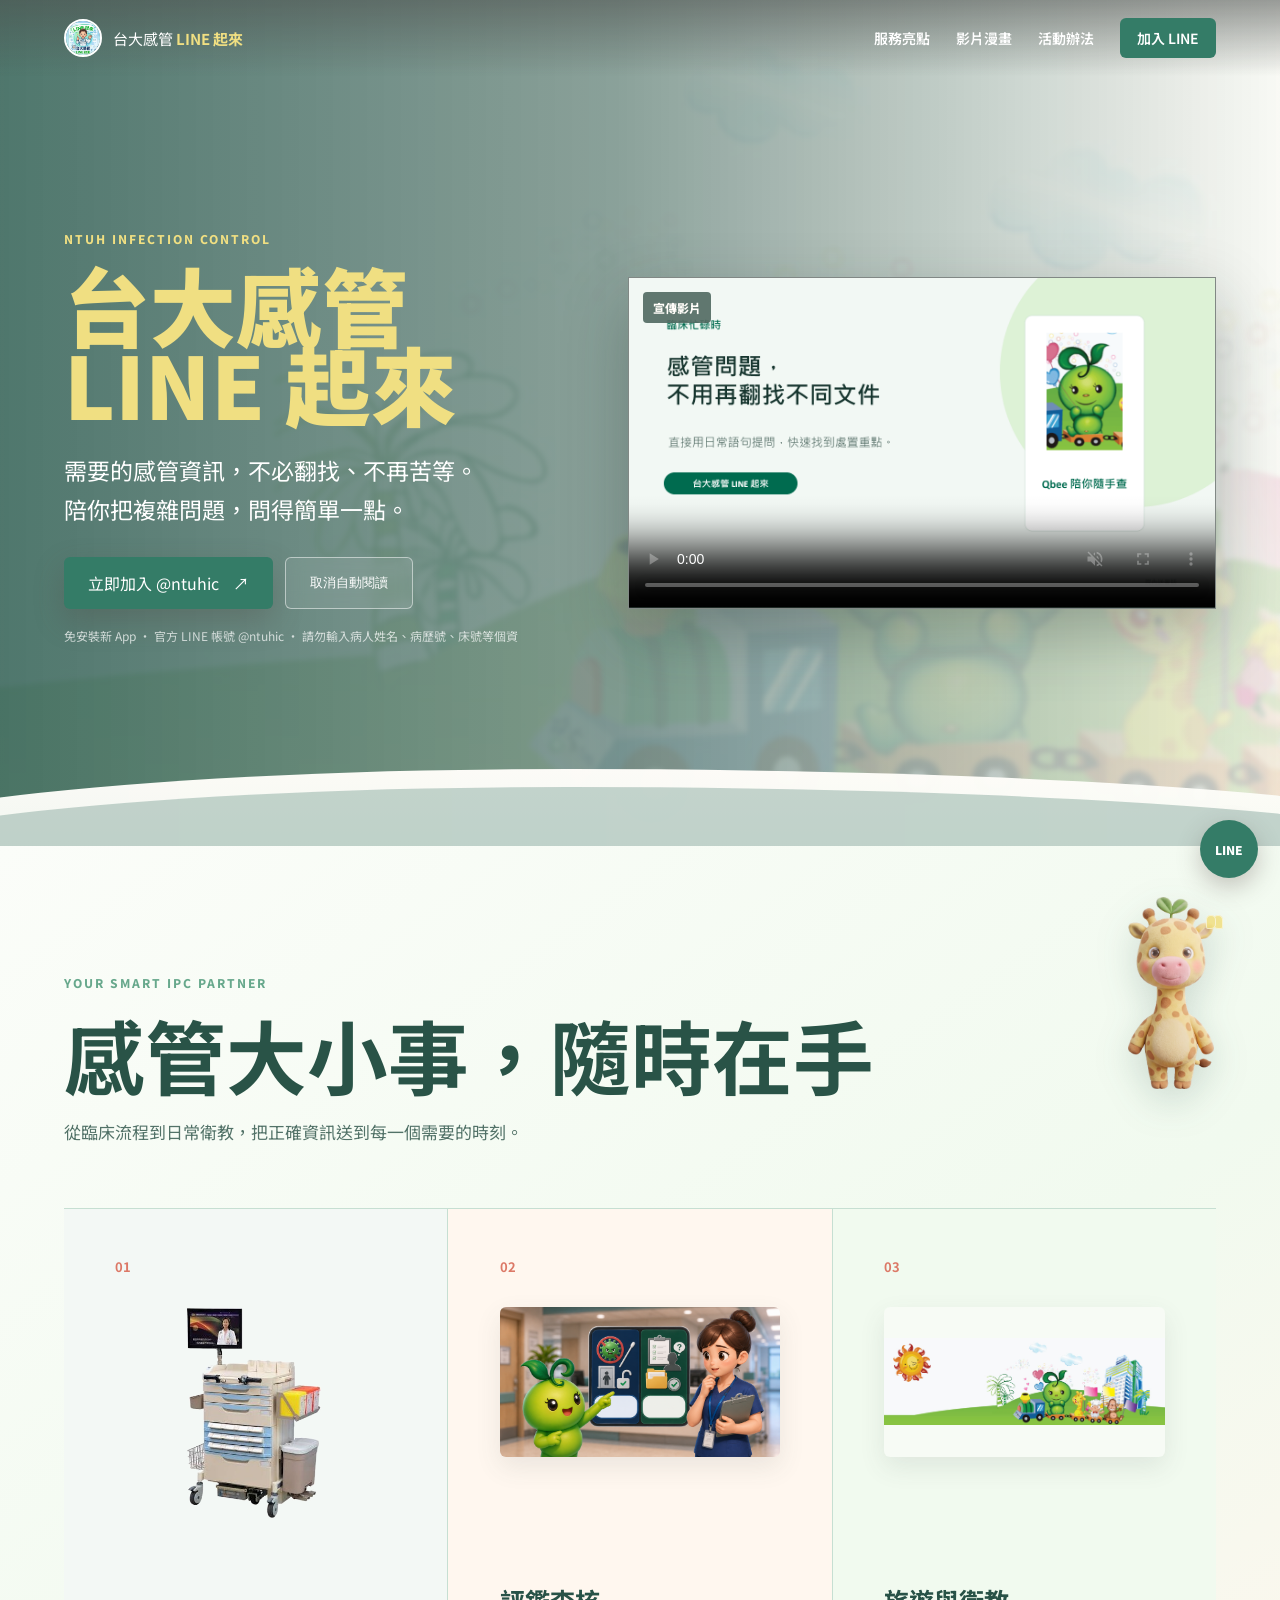
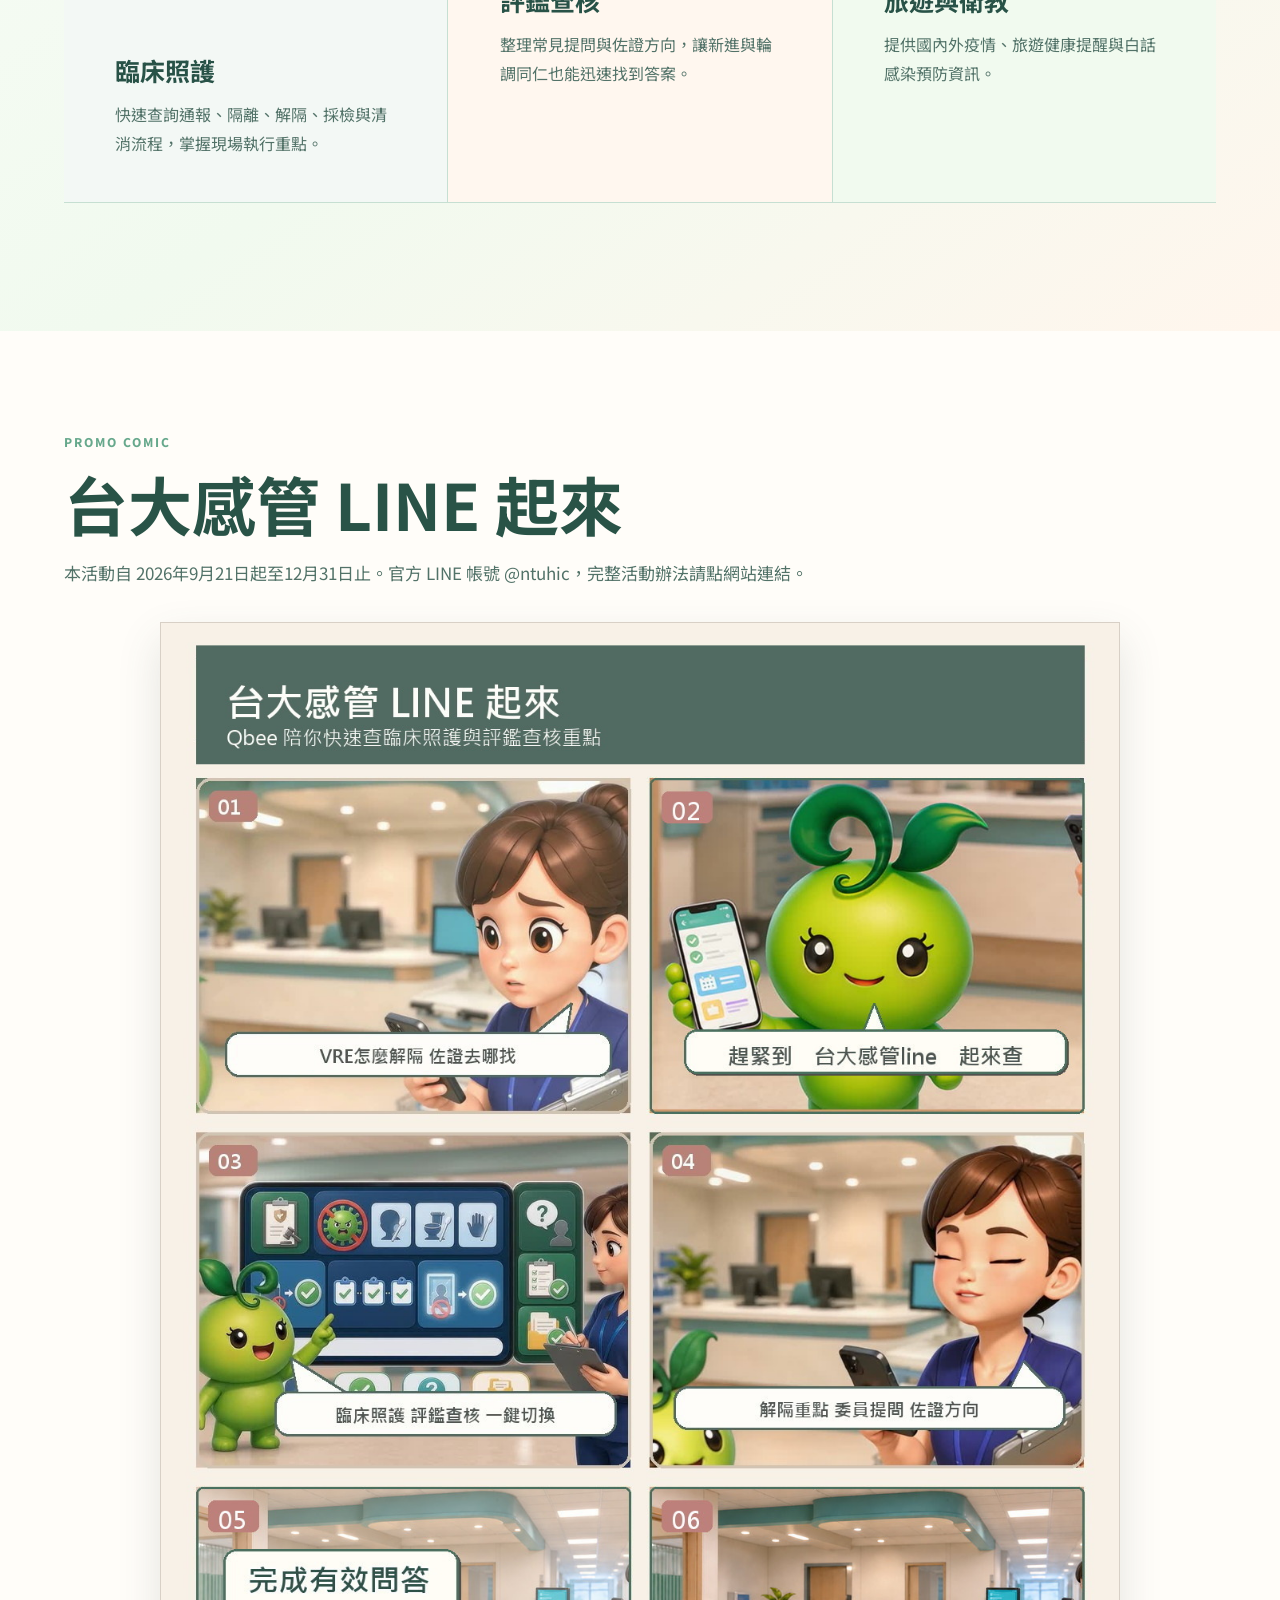
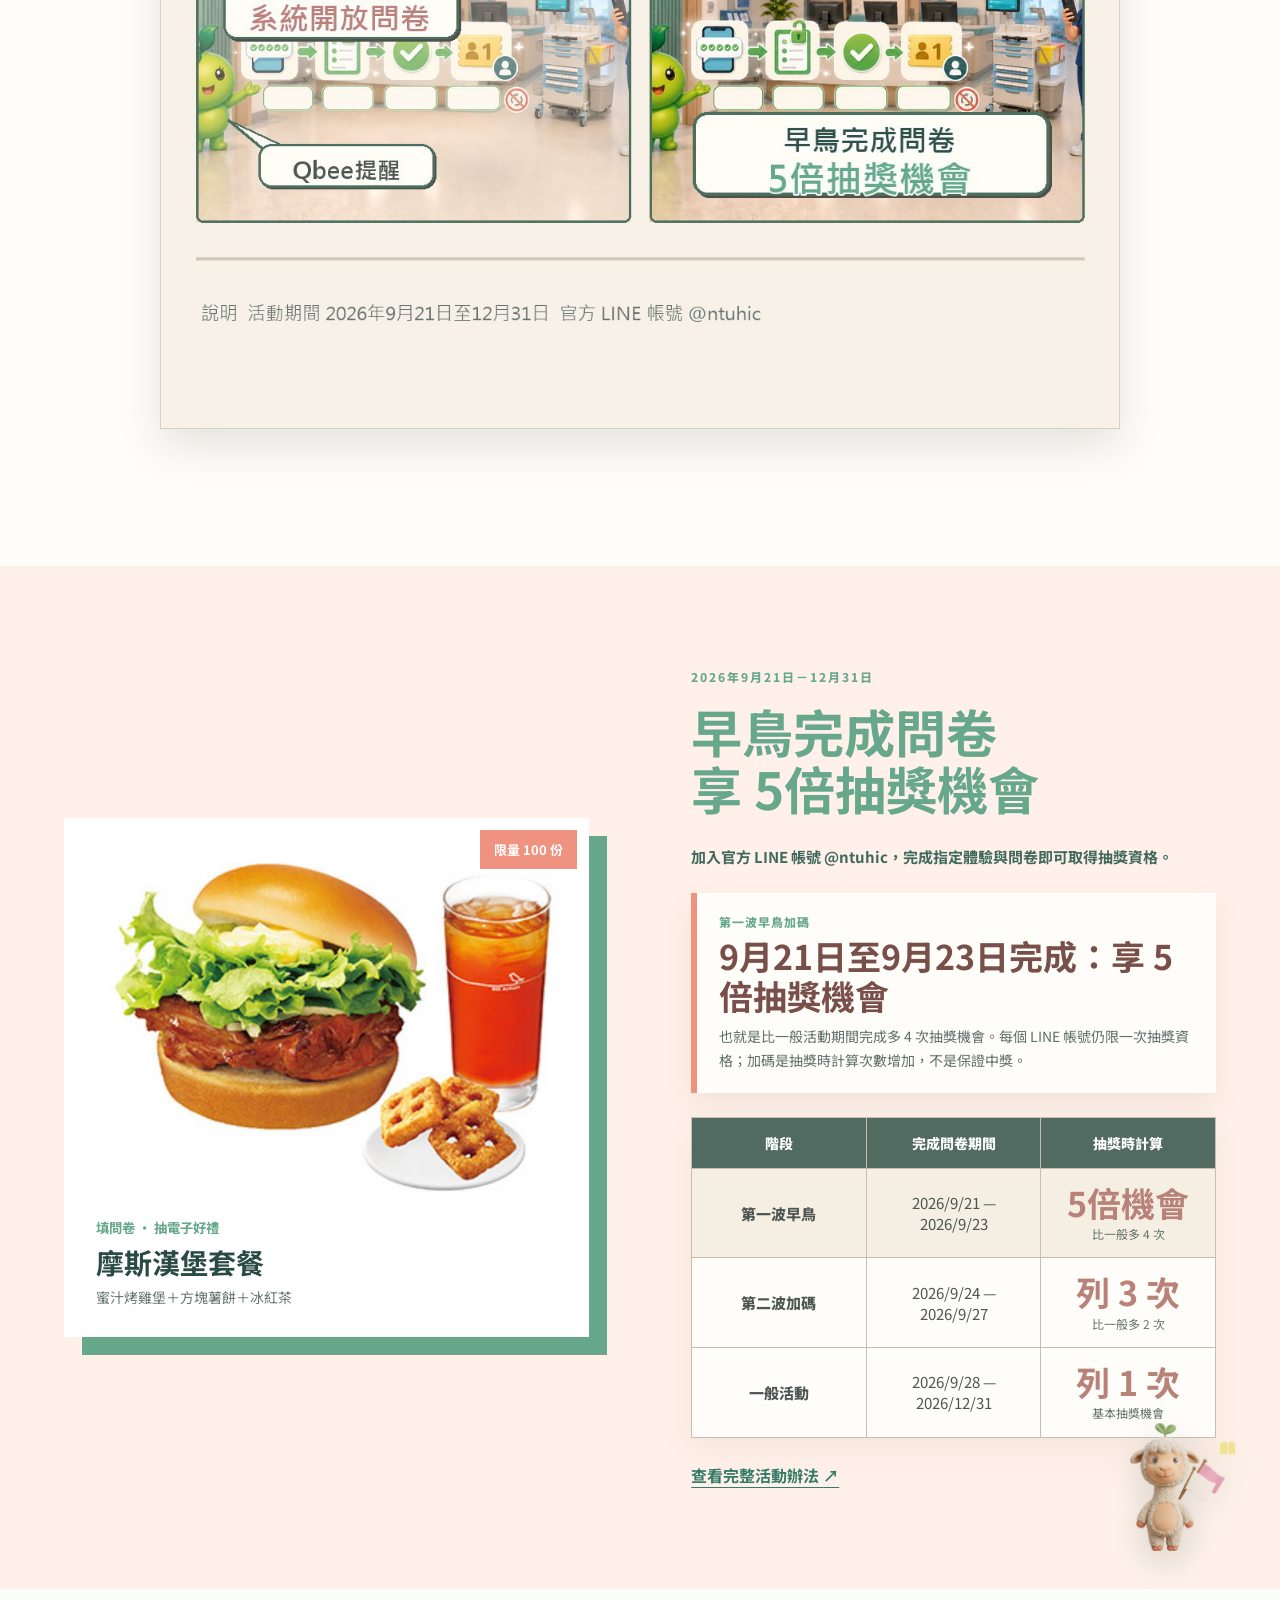
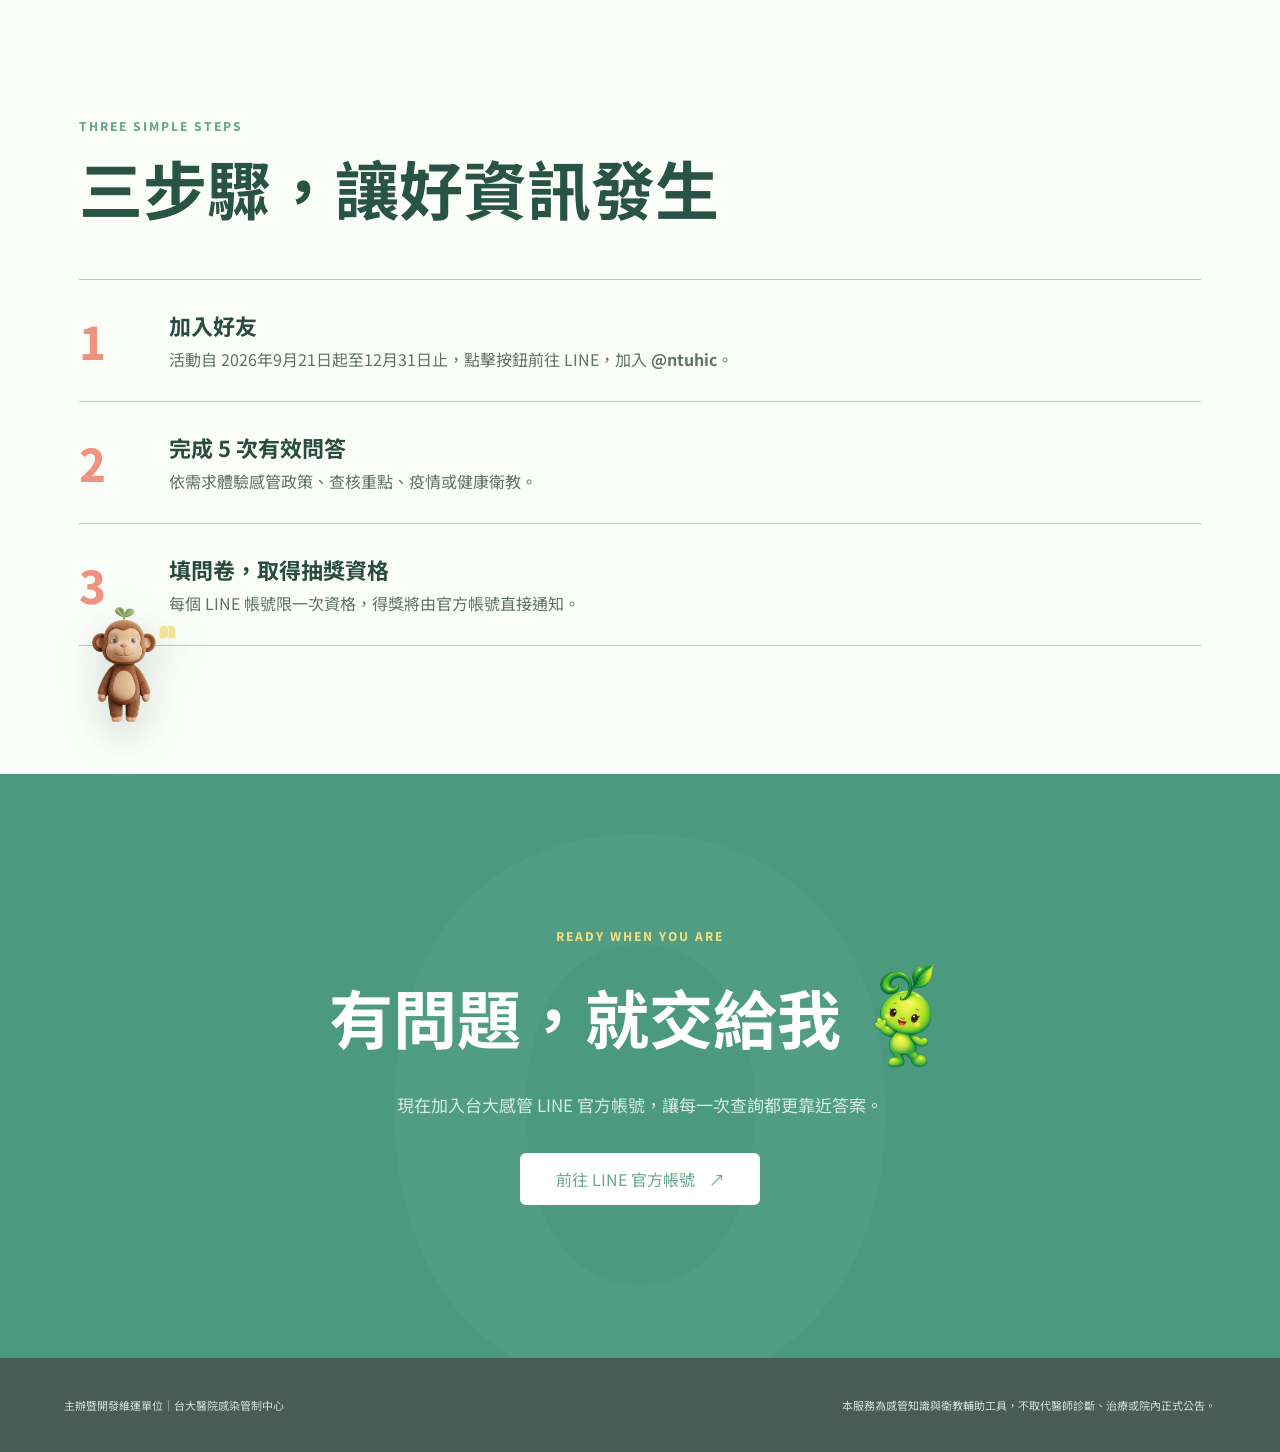
==== index.html @ e2fdc537 "Update campaign dates and official account" ====
<!doctype html>
<html lang="zh-Hant">
<head>
  <meta charset="utf-8">
  <meta name="viewport" content="width=device-width, initial-scale=1">
  <meta name="theme-color" content="#075f50">
  <meta name="description" content="加入台大感管 LINE 官方帳號 @ntuhic，體驗智慧感管服務。活動自 2026年9月21日起至12月31日止。">
  <title>台大感管 LINE 起來｜智慧感管服務</title>
  <link rel="preconnect" href="https://fonts.googleapis.com">
  <link rel="preconnect" href="https://fonts.gstatic.com" crossorigin>
  <link href="https://fonts.googleapis.com/css2?family=Noto+Sans+TC:wght@400;500;600;700;800;900&display=swap" rel="stylesheet">
  <link rel="stylesheet" href="site.css?v=14">
  <link rel="stylesheet" href="reading.css?v=2">
  <link rel="stylesheet" href="effects.css?v=5">
  <link rel="stylesheet" href="bright.css?v=4">
</head>
<body>
  <header class="nav" id="top">
    <a class="brand" href="#top" aria-label="回到頁首">
      <img src="assets/avatar.jpg" alt="台大感管官方帳號頭像">
      <span>台大感管 <strong>LINE 起來</strong></span>
    </a>
    <nav aria-label="主要導覽">
      <a href="#features">服務亮點</a><a href="#promo-video">影片漫畫</a><a href="#event">活動辦法</a>
      <a class="nav-cta" href="https://line.me/R/ti/p/@ntuhic" target="_blank" rel="noopener">加入 LINE</a>
    </nav>
  </header>

  <main>
    <section class="hero" aria-labelledby="hero-title">
      <img class="hero-bg" src="assets/children-hospital.jpg" alt="">
      <div class="hero-shade"></div>
      <div class="petal-field" id="petal-field" aria-hidden="true"></div>
      <div class="wave-field" aria-hidden="true"><i></i><i></i></div>
      <div class="intro-wave" id="intro-wave" aria-hidden="true"><i></i><i></i></div>
      <div class="hero-content">
        <div class="hero-copy">
          <p class="eyebrow">NTUH INFECTION CONTROL</p>
          <h1 id="hero-title"><span class="hero-title-main">台大感管</span><span class="hero-title-line">LINE 起來</span></h1>
          <p class="lead">需要的感管資訊，不必翻找、不再苦等。<br>陪你把複雜問題，問得簡單一點。</p>
          <div class="hero-actions">
            <a class="button line-button" href="https://line.me/R/ti/p/@ntuhic" target="_blank" rel="noopener">立即加入 @ntuhic <span aria-hidden="true">↗</span></a>
            <button class="button ghost-button" id="auto-scroll-start" type="button" aria-pressed="true">取消自動閱讀</button>
          </div>
          <p class="privacy-note">免安裝新 App · 官方 LINE 帳號 @ntuhic · 請勿輸入病人姓名、病歷號、床號等個資</p>
        </div>
        <div class="hero-showcase" id="promo-video" aria-label="台大感管 LINE 起來影片">
          <video class="hero-video" autoplay muted playsinline controls preload="auto" poster="assets/video-poster.png">
            <source src="assets/台大感管line起來_web.mp4" type="video/mp4">
          </video>
        </div>
      </div>
      <a class="scroll-cue" href="#features"><span>往下探索</span><i aria-hidden="true"></i></a>
    </section>

    <section class="feature-band" id="features">
      <div class="web-pet section-pet feature-pet" aria-hidden="true">
        <span class="butterfly"></span>
        <img src="assets/giraffe-pet.png" alt="">
      </div>
      <div class="section-heading reveal">
        <p class="eyebrow dark">YOUR SMART IPC PARTNER</p>
        <h2 class="mascot-heading"><span>感管大小事，隨時在手</span></h2>
        <p>從臨床流程到日常衛教，把正確資訊送到每一個需要的時刻。</p>
      </div>
      <div class="feature-grid">
        <article class="feature reveal"><b>01</b><img class="feature-media feature-cutout" src="assets/nursing-cart-cutout.png" alt="護理工作車"><h3>臨床照護</h3><p>快速查詢通報、隔離、解隔、採檢與清消流程，掌握現場執行重點。</p></article>
        <article class="feature reveal"><b>02</b><img class="feature-media" src="assets/system-demo.png" alt="臨床照護與評鑑查核示意"><h3>評鑑查核</h3><p>整理常見提問與佐證方向，讓新進與輪調同仁也能迅速找到答案。</p></article>
        <article class="feature reveal"><b>03</b><img class="feature-media feature-panorama" src="assets/children-hospital.jpg" alt="兒童醫院素材"><h3>旅遊與衛教</h3><p>提供國內外疫情、旅遊健康提醒與白話感染預防資訊。</p></article>
      </div>
    </section>

    <section class="promo-video" id="promo-comic">
      <div class="promo-video-inner reveal">
        <div class="section-heading">
          <p class="eyebrow dark">PROMO COMIC</p>
          <h2>台大感管 LINE 起來</h2>
          <p>本活動自 2026年9月21日起至12月31日止。官方 LINE 帳號 @ntuhic，完整活動辦法請點網站連結。</p>
        </div>
        <figure class="promo-comic">
          <img src="assets/qbee_promo_comic_20260903e.jpg" alt="台大感管 LINE 起來漫畫宣導圖">
        </figure>
      </div>
    </section>

    <section class="event" id="event">
      <div class="web-pet section-pet event-pet" aria-hidden="true">
        <span class="butterfly"></span>
        <img src="assets/sheep-pet.png" alt="">
      </div>
      <div class="event-inner">
        <div class="prize-visual reveal">
          <span class="prize-tag">限量 100 份</span>
          <img src="assets/mos-meal.jpg" alt="摩斯漢堡蜜汁烤雞堡套餐">
          <div class="prize-caption"><small>填問卷 · 抽電子好禮</small><strong>摩斯漢堡套餐</strong><span>蜜汁烤雞堡＋方塊薯餅＋冰紅茶</span></div>
        </div>
        <div class="event-copy reveal">
          <p class="eyebrow dark">2026年9月21日－12月31日</p>
          <h2 class="event-title"><span>早鳥完成問卷</span><span>享 5倍抽獎機會</span></h2>
          <p class="odds-intro">加入官方 LINE 帳號 @ntuhic，完成指定體驗與問卷即可取得抽獎資格。</p>
          <div class="early-bird-callout" aria-label="早鳥加碼說明">
            <small>第一波早鳥加碼</small>
            <strong>9月21日至9月23日完成：享 5倍抽獎機會</strong>
            <span>也就是比一般活動期間完成多 4 次抽獎機會。每個 LINE 帳號仍限一次抽獎資格；加碼是抽獎時計算次數增加，不是保證中獎。</span>
          </div>
          <div class="schedule-table" aria-label="問卷完成時程與抽獎機會">
            <table>
              <thead>
                <tr>
                  <th scope="col">階段</th>
                  <th scope="col">完成問卷期間</th>
                  <th scope="col">抽獎時計算</th>
                </tr>
              </thead>
              <tbody>
                <tr class="schedule-highlight">
                  <th scope="row">第一波早鳥</th>
                  <td>2026/9/21 — 2026/9/23</td>
                  <td><strong>5倍機會</strong><span>比一般多 4 次</span></td>
                </tr>
                <tr>
                  <th scope="row">第二波加碼</th>
                  <td>2026/9/24 — 2026/9/27</td>
                  <td><strong>列 3 次</strong><span>比一般多 2 次</span></td>
                </tr>
                <tr>
                  <th scope="row">一般活動</th>
                  <td>2026/9/28 — 2026/12/31</td>
                  <td><strong>列 1 次</strong><span>基本抽獎機會</span></td>
                </tr>
              </tbody>
            </table>
          </div>
          <a class="text-link" href="assets/event-rules.pdf" target="_blank">查看完整活動辦法 <span aria-hidden="true">↗</span></a>
        </div>
      </div>
    </section>

    <section class="steps">
      <div class="web-pet section-pet steps-pet" aria-hidden="true">
        <span class="butterfly"></span>
        <img src="assets/monkey-pet.png" alt="">
      </div>
      <div class="section-heading reveal"><p class="eyebrow dark">THREE SIMPLE STEPS</p><h2>三步驟，讓好資訊發生</h2></div>
      <ol>
        <li class="reveal"><span>1</span><div><h3>加入好友</h3><p>活動自 2026年9月21日起至12月31日止，點擊按鈕前往 LINE，加入 <strong>@ntuhic</strong>。</p></div></li>
        <li class="reveal"><span>2</span><div><h3>完成 5 次有效問答</h3><p>依需求體驗感管政策、查核重點、疫情或健康衛教。</p></div></li>
        <li class="reveal"><span>3</span><div><h3>填問卷，取得抽獎資格</h3><p>每個 LINE 帳號限一次資格，得獎將由官方帳號直接通知。</p></div></li>
      </ol>
    </section>

    <section class="final-cta">
      <div class="cta-orbit" aria-hidden="true">Q</div>
      <div class="reveal"><p class="eyebrow">READY WHEN YOU ARE</p><h2 class="final-mascot-title">有問題，就交給我 <img class="inline-mascot" src="assets/qbee-character.png" alt="可愛的感管小幫手"></h2><p>現在加入台大感管 LINE 官方帳號，讓每一次查詢都更靠近答案。</p>
        <a class="button light-button" href="https://line.me/R/ti/p/@ntuhic" target="_blank" rel="noopener">前往 LINE 官方帳號 <span aria-hidden="true">↗</span></a>
      </div>
    </section>
  </main>
  <footer><p>主辦暨開發維運單位｜台大醫院感染管制中心</p><p>本服務為感管知識與衛教輔助工具，不取代醫師診斷、治療或院內正式公告。</p></footer>
  <a class="floating-line" href="https://line.me/R/ti/p/@ntuhic" target="_blank" rel="noopener" aria-label="加入 LINE 官方帳號">LINE</a>
  <button class="reading-control" id="reading-control" type="button" aria-pressed="false" hidden>
    <span class="reading-icon" aria-hidden="true">Ⅱ</span><span class="reading-label">暫停閱讀</span>
  </button>
  <div class="page-turn" id="page-turn" aria-hidden="true"></div>
  <script src="site.js?v=16"></script>
</body>
</html>
---- site.css ----
:root{--green:#788f84;--green-deep:#526b62;--lime:#ddd2b5;--coral:#b98278;--ink:#4d5652;--paper:#f4f0ea;--white:#fffdf9}*{box-sizing:border-box}html{scroll-behavior:smooth}body{margin:0;font-family:"Noto Sans TC",sans-serif;color:var(--ink);background:var(--paper);letter-spacing:0}.nav{position:fixed;inset:0 0 auto;z-index:20;height:76px;display:flex;align-items:center;justify-content:space-between;padding:0 clamp(20px,5vw,72px);color:#fff;transition:.3s;background:linear-gradient(#4d514e8f,transparent)}.nav.scrolled{height:64px;background:#fffdf9ed;color:var(--ink);box-shadow:0 6px 24px #594f4920;backdrop-filter:blur(12px)}.brand{display:flex;align-items:center;gap:11px;color:inherit;text-decoration:none;font-size:15px}.brand img{width:38px;height:38px;object-fit:cover;border-radius:50%;border:2px solid #fff}.brand strong{color:var(--lime)}.nav.scrolled .brand strong{color:var(--green)}nav{display:flex;align-items:center;gap:26px}nav a{color:inherit;text-decoration:none;font-size:14px;font-weight:600}.nav-cta{padding:10px 17px;background:var(--green-deep);color:#fff!important;border-radius:6px}.hero{min-height:94svh;position:relative;display:flex;align-items:center;overflow:hidden;color:#fff}.hero-video{filter:saturate(.55) sepia(.08) contrast(.9)}.hero-video,.hero-shade{position:absolute;inset:0;width:100%;height:100%;object-fit:cover}.hero-shade{background:linear-gradient(90deg,#4b5d57d9 0%,#6e7d7588 52%,#665d5438),linear-gradient(0deg,#554f49a6,transparent 48%)}.hero-content{position:relative;z-index:2;width:min(1180px,90vw);margin:auto;padding:110px 0 70px}.eyebrow{margin:0 0 18px;font-size:12px;font-weight:800;letter-spacing:2px;color:var(--lime)}.eyebrow.dark{color:var(--green)}h1{font-size:clamp(58px,9vw,128px);line-height:.92;letter-spacing:0;margin:0;font-weight:900}h1 span{color:var(--lime)}.lead{font-size:clamp(17px,2vw,23px);line-height:1.7;margin:28px 0}.hero-actions{display:flex;gap:12px;flex-wrap:wrap}.button{display:inline-flex;align-items:center;justify-content:center;gap:14px;min-height:52px;padding:0 24px;border:0;border-radius:6px;font:700 15px inherit;text-decoration:none;cursor:pointer}.line-button{background:var(--green-deep);color:#fff;box-shadow:0 12px 30px #504a4450}.ghost-button{background:#ffffff16;border:1px solid #ffffff80;color:#fff;backdrop-filter:blur(8px)}.privacy-note{font-size:12px;color:#ffffffb5;margin-top:18px}.scroll-cue{position:absolute;z-index:3;bottom:25px;right:5vw;color:#fff;text-decoration:none;font-size:11px;display:flex;gap:12px;align-items:center}.scroll-cue i{width:44px;height:1px;background:#fff;position:relative}.scroll-cue i:after{content:"";position:absolute;right:0;top:-3px;width:7px;height:7px;border-right:1px solid;border-bottom:1px solid;transform:rotate(45deg)}.feature-band,.steps{padding:clamp(80px,10vw,150px) max(5vw,20px)}.section-heading{max-width:720px}.section-heading h2,.event-copy h2,.final-cta h2{font-size:clamp(36px,5vw,70px);line-height:1.12;margin:0 0 18px;letter-spacing:0}.section-heading>p:last-child{color:#5f6f6a;font-size:17px;line-height:1.8}.feature-grid{display:grid;grid-template-columns:repeat(3,1fr);gap:1px;background:#cfc8bf;margin-top:60px;border-top:1px solid #cfc8bf;border-bottom:1px solid #cfc8bf}.feature{background:var(--paper);padding:44px clamp(24px,4vw,55px);min-height:280px}.feature b{color:var(--coral);font-size:13px}.feature h3{font-size:25px;margin:55px 0 12px}.feature p{color:#60706b;line-height:1.8;margin:0}.event{background:#e3dcd2;padding:clamp(70px,8vw,120px) max(5vw,20px)}.event-inner{max-width:1180px;margin:auto;display:grid;grid-template-columns:1fr 1fr;align-items:center;gap:clamp(50px,8vw,110px)}.prize-visual{position:relative;background:#fff;padding:26px;box-shadow:18px 18px 0 var(--green)}.prize-visual img{width:100%;aspect-ratio:4/3;object-fit:cover;display:block}.prize-tag{position:absolute;top:12px;right:12px;background:var(--coral);color:#fff;padding:10px 14px;font-weight:700;font-size:13px}.prize-caption{padding:20px 6px 4px;display:flex;flex-direction:column}.prize-caption small{color:var(--green);font-weight:700}.prize-caption strong{font-size:28px;margin:5px 0}.prize-caption span{color:#66736f;font-size:14px}.event-copy h2 span{color:var(--green)}.odds{display:grid;grid-template-columns:repeat(3,1fr);border-block:1px solid #bfb3aa;margin:35px 0 25px}.odds div{padding:20px 12px;border-right:1px solid #bfb3aa}.odds div:last-child{border:0}.odds strong{display:block;font-size:35px;color:var(--coral)}.odds span{font-size:12px;line-height:1.5}.text-link{color:var(--green-deep);font-weight:700;text-underline-offset:5px}.steps{max-width:1250px;margin:auto}.steps ol{list-style:none;margin:55px 0 0;padding:0;border-top:1px solid #bbc6c2}.steps li{display:grid;grid-template-columns:90px 1fr;align-items:center;padding:28px 0;border-bottom:1px solid #bbc6c2}.steps li>span{font-size:45px;color:var(--coral);font-weight:800}.steps h3{margin:0 0 6px;font-size:22px}.steps li p{margin:0;color:#61716c}.final-cta{position:relative;overflow:hidden;text-align:center;background:var(--green);color:#fff;padding:clamp(90px,12vw,180px) 20px}.final-cta>div:not(.cta-orbit){position:relative;z-index:2}.final-cta p:not(.eyebrow){font-size:17px;margin:0 auto 32px;max-width:600px;line-height:1.8;color:#d6ebe5}.light-button{background:#fff;color:var(--green);min-width:240px}.cta-orbit{position:absolute;inset:50% auto auto 50%;transform:translate(-50%,-50%);font-size:min(65vw,720px);font-weight:900;line-height:1;color:#ffffff08}footer{display:flex;justify-content:space-between;gap:30px;padding:28px 5vw;background:#485b54;color:#d7dfdb;font-size:11px}.floating-line{position:fixed;right:22px;bottom:22px;z-index:10;width:58px;height:58px;border-radius:50%;display:flex;align-items:center;justify-content:center;background:var(--green-deep);color:#fff;text-decoration:none;font-weight:900;font-size:12px;box-shadow:0 9px 25px #554c4550}.reveal{opacity:0;transform:translateY(28px);transition:opacity .7s,transform .7s}.reveal.visible{opacity:1;transform:none}
@media(max-width:760px){.nav{height:64px}.brand span{font-size:13px}nav>a:not(.nav-cta){display:none}.nav-cta{padding:9px 13px}.hero{min-height:91svh}.hero-content{padding-top:92px}.hero-shade{background:linear-gradient(0deg,#4d5e58ed,#7b827a70)}.lead br{display:none}.ghost-button{display:none}.scroll-cue{display:none}.feature-grid,.event-inner{grid-template-columns:1fr}.feature-grid{gap:0}.feature{min-height:0;padding:32px 24px}.feature h3{margin:30px 0 8px}.event-inner{gap:60px}.prize-visual{box-shadow:10px 10px 0 var(--green);padding:16px}.odds strong{font-size:29px}.steps li{grid-template-columns:58px 1fr}.steps li p{font-size:14px;line-height:1.6}footer{flex-direction:column;gap:4px;padding-right:90px}.floating-line{right:16px;bottom:16px}}@media(prefers-reduced-motion:reduce){html{scroll-behavior:auto}.hero-video{display:none}.hero{background:url('assets/video-poster.png') center/cover}.reveal{opacity:1;transform:none;transition:none}}
.early-bird-callout{margin:26px 0 22px;padding:20px 22px;background:#fffdf9;border-left:6px solid var(--coral);box-shadow:0 12px 28px #66584d18}.early-bird-callout small{display:block;color:var(--green);font-size:12px;font-weight:800;letter-spacing:1px}.early-bird-callout>strong{display:block;margin:6px 0 8px;color:#794f49;font-size:clamp(24px,3vw,34px);line-height:1.2}.early-bird-callout>span{display:block;color:#5f6f6a;font-size:14px;line-height:1.7}.chance-compare{display:grid;grid-template-columns:1fr 1fr;gap:10px;margin:14px 0}.chance-compare span{display:flex;align-items:center;justify-content:space-between;gap:10px;padding:13px 14px;background:#f1e9dd;border:1px solid #ddcfc2}.chance-compare b{color:#526b62;font-size:14px}.chance-compare strong{color:#b98278;font-size:clamp(26px,4vw,42px);line-height:1}.early-bird-callout+.odds{margin-top:28px}
.schedule-table{margin:24px 0 25px;background:#fffdf9;box-shadow:0 12px 28px #66584d14;overflow:hidden}.schedule-table table{width:100%;border-collapse:collapse;table-layout:fixed}.schedule-table th,.schedule-table td{border:1px solid #c9bdb2;padding:15px 13px;text-align:center;vertical-align:middle}.schedule-table thead th{background:#526b62;color:#fff;font-size:14px;font-weight:800}.schedule-table tbody th{color:#4d5652;font-size:15px;font-weight:800}.schedule-table td{color:#4d5652;font-size:15px}.schedule-table td strong{display:block;color:#b98278;font-size:clamp(22px,3vw,34px);line-height:1.1}.schedule-table td span{display:block;margin-top:5px;color:#66736f;font-size:12px;line-height:1.35}.schedule-table .schedule-highlight th,.schedule-table .schedule-highlight td{background:#f5eee2}@media(max-width:760px){.schedule-table th,.schedule-table td{padding:12px 7px;font-size:13px}.schedule-table thead th{font-size:12px}.schedule-table tbody th{font-size:13px}.schedule-table td strong{font-size:21px}.schedule-table td span{font-size:11px}}

.promo-video{padding:clamp(70px,8vw,120px) max(5vw,20px);background:#fffdf9}.promo-video-inner{max-width:1180px;margin:auto}.promo-video .section-heading{margin-bottom:34px}.promo-video .section-heading p:last-child{max-width:760px}.promo-comic{margin:0 0 34px}.promo-comic img{display:block;width:min(100%,960px);height:auto;margin:auto;border:1px solid #d8d0c6;box-shadow:0 18px 40px #4d565226}.promo-media{background:#202724;padding:12px;box-shadow:0 18px 40px #4d565230}.promo-media video{display:block;width:100%;aspect-ratio:16/9;height:auto;background:#111;object-fit:contain}.promo-video-note{color:#66736f;font-size:13px;line-height:1.7;margin:14px 0 0}@media(max-width:760px){.promo-comic{margin-bottom:24px}.promo-comic img{width:100%;box-shadow:0 10px 24px #4d565224}.promo-media{padding:6px;box-shadow:0 10px 24px #4d565224}.promo-video{padding:58px 16px}.promo-video .section-heading{margin-bottom:24px}}

.hero-bg{position:absolute;inset:0;width:100%;height:100%;object-fit:cover;opacity:.34;filter:saturate(.82) contrast(.98)}.hero-content{display:grid;grid-template-columns:minmax(0,.92fr) minmax(420px,1.08fr);align-items:center;gap:clamp(32px,5vw,76px)}.hero-copy{min-width:0}.hero-showcase{position:relative;z-index:2;overflow:hidden;border:1px solid #ffffff70;background:#1f2a26;box-shadow:0 24px 60px #1d29254a}.hero-showcase:before{content:"宣傳影片";position:absolute;left:14px;top:14px;z-index:2;padding:7px 10px;border-radius:4px;background:#526b62e8;color:#fffdf9;font-size:12px;font-weight:800;letter-spacing:0}.hero-showcase .hero-video{position:static;display:block;width:100%;height:auto;aspect-ratio:16/9;object-fit:contain;filter:none}.hero-shade{background:linear-gradient(90deg,#526b62f0 0%,#526b62d8 38%,#526b6280 66%,#526b6238),linear-gradient(0deg,#4d56528a,transparent 48%)}.feature-media{display:block;width:100%;height:150px;margin:30px 0 28px;object-fit:cover;border-radius:6px;background:#fff;box-shadow:0 10px 26px #4d56521c}.feature:first-child .feature-media{object-fit:contain;padding:14px;background:#fffdf9}.feature h3{margin-top:0}.feature .feature-mascot{display:none}@media(max-width:980px){.hero-content{grid-template-columns:1fr;padding-top:96px}.hero-showcase{width:min(100%,760px)}.hero-shade{background:linear-gradient(0deg,#526b62f2,#526b62ba)}}@media(max-width:760px){.hero-content{gap:28px}.hero-showcase:before{font-size:11px}.feature-media{height:130px;margin:22px 0 20px}}
.hero-copy h1{font-size:clamp(54px,6.7vw,104px)}.hero-title-main,.hero-title-line{display:block;white-space:nowrap}.hero-title-line{color:var(--lime)}@media(max-width:760px){.hero-copy h1{font-size:clamp(42px,15vw,64px)}}
.hero-showcase{scroll-margin-top:92px}
.feature-media.feature-cutout{display:block;width:auto;max-width:100%;height:clamp(170px,18vw,230px);margin:20px auto 28px;object-fit:contain;padding:0;background:transparent;box-shadow:none;border-radius:0}
.feature:first-child .feature-media.feature-cutout{padding:0;background:transparent;box-shadow:none;border-radius:0}
.feature-media.feature-panorama{object-fit:contain;object-position:center;background:#f7fbf5;padding:0}
.event-title{font-size:clamp(34px,4vw,62px)!important}.event-title span{display:block;white-space:nowrap}.event-title span:nth-child(2){color:var(--green)}@media(max-width:760px){.event-title{font-size:clamp(32px,11vw,48px)!important}}

.feature-band,.event,.steps{position:relative;overflow:hidden}.feature-grid,.event-inner,.steps ol{position:relative;z-index:2}.feature-band .section-heading,.steps .section-heading{position:relative;z-index:2}.web-pet{position:absolute;z-index:3;pointer-events:none;filter:drop-shadow(0 14px 18px #254f4430);animation:pet-float 7.5s ease-in-out infinite}.web-pet img{display:block;width:100%;height:100%;object-fit:contain;animation:pet-cute 8.8s ease-in-out infinite}.web-pet .butterfly{left:auto;right:-10px;top:18px;width:13px;height:10px;opacity:.86}.feature-pet{right:clamp(18px,5vw,72px);top:clamp(22px,4vw,58px);width:clamp(62px,7vw,94px);height:clamp(138px,15vw,206px)}.event-pet{right:clamp(18px,4vw,58px);bottom:clamp(16px,3vw,38px);width:clamp(80px,8vw,116px);height:clamp(108px,10vw,150px);opacity:.96}.steps-pet{left:clamp(18px,5vw,72px);bottom:clamp(20px,4vw,54px);width:clamp(72px,7vw,104px);height:clamp(92px,9vw,132px)}@keyframes pet-float{0%,100%{transform:translate3d(0,0,0) rotate(-1deg)}35%{transform:translate3d(-8px,-12px,0) rotate(2deg)}70%{transform:translate3d(9px,-5px,0) rotate(-2deg)}}@keyframes pet-cute{0%,10%,100%{transform:scaleY(1) rotate(0deg)}12%{transform:scaleY(.92) rotate(-1deg)}14%{transform:scaleY(1) rotate(0deg)}42%{transform:rotate(4deg)}48%{transform:rotate(-4deg)}54%{transform:rotate(0deg)}72%{transform:scale(1.035)}}@media(max-width:980px){.web-pet{opacity:.72}.feature-pet{right:14px}.event-pet{right:12px}.steps-pet{left:12px}}@media(max-width:760px){.web-pet{display:none}}
---- reading.css ----
.reading-control {
  position: fixed;
  left: 22px;
  bottom: 22px;
  z-index: 15;
  min-height: 46px;
  padding: 0 17px;
  border: 1px solid #ffffff70;
  border-radius: 6px;
  background: #526b62ed;
  color: #fff;
  font: 700 13px "Noto Sans TC", sans-serif;
  box-shadow: 0 9px 25px #554c4545;
  backdrop-filter: blur(10px);
  cursor: pointer;
}

.reading-control[hidden] { display: none; }
.reading-icon { display: inline-block; min-width: 18px; margin-right: 7px; }
.reading-control.paused { background: #fffdf9ed; color: var(--green-deep); border-color: #aca49b; }
.reading-control.paused .reading-icon { font-size: 11px; }
.auto-reading { scroll-behavior: auto; }

@media (max-width: 760px) {
  .reading-control { left: 16px; bottom: 16px; }
}
---- effects.css ----
.petal-field {
  position: absolute;
  inset: 0;
  z-index: 3;
  overflow: hidden;
  pointer-events: none;
}

.wind-petal {
  --x: 50vw;
  --drift: 100px;
  --duration: 15s;
  --delay: 0s;
  --size: 10px;
  position: absolute;
  top: -8%;
  left: var(--x);
  width: var(--size);
  height: calc(var(--size) * 1.55);
  border-radius: 70% 25% 65% 30%;
  opacity: .42;
  animation: wind-fall var(--duration) var(--delay) linear infinite;
  will-change: transform;
}

.petal-rose { background: #d2a9a1; }
.petal-cream { background: #e8ddc8; }
.leaf-sage {
  background: #9cad9f;
  border-radius: 90% 15% 90% 15%;
  opacity: .48;
}

@keyframes wind-fall {
  0% { transform: translate3d(0, -10vh, 0) rotate(0deg); }
  25% { transform: translate3d(calc(var(--drift) * -.45), 24vh, 0) rotate(105deg); }
  55% { transform: translate3d(var(--drift), 58vh, 0) rotate(245deg); }
  78% { transform: translate3d(calc(var(--drift) * .2), 82vh, 0) rotate(350deg); }
  100% { transform: translate3d(calc(var(--drift) * 1.15), 112vh, 0) rotate(510deg); }
}

.wave-field {
  position: absolute;
  z-index: 4;
  left: 0;
  right: 0;
  bottom: -1px;
  height: 126px;
  overflow: hidden;
  pointer-events: none;
}

.wave-field i {
  position: absolute;
  left: -14%;
  bottom: -62px;
  width: 130%;
  height: 140px;
  border-radius: 45% 55% 0 0 / 58% 52% 0 0;
  background: linear-gradient(180deg, #fffdf9 0%, #eef7ef 100%);
  opacity: .98;
  animation: soft-wave 6s ease-in-out infinite alternate;
  transform-origin: 50% 100%;
}

.wave-field i:nth-child(2) {
  bottom: -80px;
  background: #90afa5;
  opacity: .52;
  animation-duration: 8.5s;
  animation-direction: alternate-reverse;
}

.hero-pet {
  position: absolute;
  right: clamp(24px, 5vw, 78px);
  bottom: clamp(76px, 9vw, 132px);
  z-index: 5;
  width: clamp(76px, 8vw, 118px);
  height: clamp(96px, 10vw, 148px);
  pointer-events: none;
  animation: pet-chase 7.5s ease-in-out infinite;
  filter: drop-shadow(0 14px 18px #254f4438);
}

.hero-pet img {
  display: block;
  width: 100%;
  height: 100%;
  object-fit: contain;
  animation: pet-turn 7.5s ease-in-out infinite;
}

.butterfly {
  position: absolute;
  left: -20px;
  top: 4px;
  width: 18px;
  height: 14px;
  transform-origin: 46px 52px;
  animation: butterfly-loop 3.8s ease-in-out infinite;
}

.butterfly:before,
.butterfly:after {
  content: "";
  position: absolute;
  top: 0;
  width: 10px;
  height: 14px;
  border-radius: 10px 10px 4px 10px;
  background: #f0df82;
  box-shadow: 0 0 0 1px #ffffff99 inset;
  animation: wing-flap .34s ease-in-out infinite alternate;
}

.butterfly:before { left: 0; transform-origin: 100% 80%; }
.butterfly:after { right: 0; transform: scaleX(-1); transform-origin: 0 80%; }

.page-turn {
  position: fixed;
  inset: 0;
  z-index: 50;
  pointer-events: none;
  background: linear-gradient(105deg, transparent 12%, #f4f0ea99 48%, #d8cfc399 54%, transparent 88%);
  transform: translateX(-115%);
  opacity: 0;
}

.page-turn.active { animation: page-breeze .8s ease-in-out; }

@keyframes soft-wave {
  from { transform: translateX(-3%) rotate(-1.2deg) scaleY(.86); }
  to { transform: translateX(3%) rotate(1deg) scaleY(1.16); }
}

@keyframes page-breeze {
  0% { transform: translateX(-115%); opacity: 0; }
  35% { opacity: .62; }
  100% { transform: translateX(115%); opacity: 0; }
}

@keyframes pet-chase {
  0%, 100% { transform: translate3d(0, 0, 0); }
  20% { transform: translate3d(-18px, -10px, 0); }
  42% { transform: translate3d(12px, -18px, 0); }
  58% { transform: translate3d(-2px, -7px, 0); }
  76% { transform: translate3d(18px, -14px, 0); }
}

@keyframes pet-turn {
  0%, 38%, 100% { transform: rotate(0deg) scaleX(1); }
  48% { transform: rotate(8deg) scaleX(1); }
  60% { transform: rotate(360deg) scaleX(1); }
  76% { transform: rotate(0deg) scaleX(-1); }
}

@keyframes butterfly-loop {
  0% { transform: translate3d(4px, 22px, 0) rotate(12deg); }
  30% { transform: translate3d(-34px, -4px, 0) rotate(-18deg); }
  58% { transform: translate3d(20px, -28px, 0) rotate(22deg); }
  100% { transform: translate3d(4px, 22px, 0) rotate(12deg); }
}

@keyframes wing-flap {
  from { transform: rotate(-22deg) scaleY(.92); }
  to { transform: rotate(20deg) scaleY(1.06); }
}

@media (prefers-reduced-motion: reduce) {
  .petal-field, .wave-field, .page-turn, .hero-pet, .section-pet, .web-pet { display: none; }
}
---- bright.css ----
:root {
  --green: #67a88c;
  --green-deep: #347c67;
  --lime: #f0df82;
  --coral: #ef927f;
  --ink: #294b42;
  --paper: #fbfdf9;
}

body { background: #fbfdf9; color: var(--ink); }
.feature-band { background: linear-gradient(145deg, #fbfdf9 0%, #f1faef 58%, #fff6ed 100%); }
.section-heading { width: 100%; max-width: none; }
.section-heading h2 { max-width: none; color: #295347; }
.section-heading > p:last-child { color: #527268; }

.mascot-heading {
  display: flex;
  align-items: center;
  width: 100%;
  gap: clamp(12px, 2vw, 34px);
  white-space: nowrap;
  font-size: clamp(45px, 6.3vw, 102px) !important;
}

.inline-mascot {
  width: clamp(82px, 9vw, 150px);
  height: clamp(92px, 10vw, 165px);
  object-fit: contain;
  flex: 0 0 auto;
  filter: drop-shadow(0 14px 16px #4e8e7130);
  animation: mascot-float 3.8s ease-in-out infinite;
}

.inline-mascot.mini {
  display: inline-block;
  width: 42px;
  height: 50px;
  margin: -15px 7px -16px 3px;
  vertical-align: middle;
}

.feature-grid { border-color: #c6dfd2; background: #c6dfd2; }
.feature {
  position: relative;
  overflow: hidden;
  min-height: 360px;
  background: #ffffffc9;
}
.feature:nth-child(2) { background: #fff7ef; }
.feature:nth-child(3) { background: #f1faef; }
.feature b { color: #dc7967; }
.feature h3 { position: relative; z-index: 2; margin-top: 125px; color: #285247; }
.feature p { position: relative; z-index: 2; color: #527268; max-width: 360px; }
.feature-mascot {
  position: absolute;
  top: 26px;
  right: 30px;
  width: 118px;
  height: 142px;
  object-fit: contain;
  filter: drop-shadow(0 12px 12px #5792752c);
}
.pose-one { transform: rotate(5deg); }
.pose-two { transform: rotate(-6deg) translateY(6px); }
.pose-three { transform: rotate(8deg) scale(.94); }

.event { background: #fff1e9; }
.final-cta { background: #4b9a80; }
.final-mascot-title { display: flex; align-items: center; justify-content: center; gap: 18px; }
.final-mascot-title .inline-mascot { width: 92px; height: 110px; }
.nav.scrolled { background: #ffffffee; }

.hero .petal-field { opacity: .55; }
.hero-video { filter: saturate(.68) brightness(1.05) contrast(.82); }
.hero-shade {
  background: linear-gradient(90deg, #315f54d9 0%, #5d7c73b5 48%, #f8f8ef66 100%);
  backdrop-filter: blur(2px);
}

.hero-content > * { opacity: 0; transform: translateY(22px); }
.hero.hero-ready .hero-content > * {
  opacity: 1;
  transform: translateY(0);
  transition: opacity .75s ease, transform .75s ease;
}
.hero.hero-ready .hero-content > :nth-child(2) { transition-delay: .12s; }
.hero.hero-ready .hero-content > :nth-child(3) { transition-delay: .26s; }
.hero.hero-ready .hero-content > :nth-child(4) { transition-delay: .4s; }
.hero.hero-ready .hero-content > :nth-child(5) { transition-delay: .5s; }

.intro-wave {
  position: absolute;
  inset: 0;
  z-index: 6;
  overflow: hidden;
  pointer-events: none;
  transition: opacity .55s ease;
}
.intro-wave i {
  position: absolute;
  left: -15%;
  width: 130%;
  height: 18%;
  bottom: -22%;
  border-radius: 50% 48% 42% 45% / 42% 48% 40% 44%;
  background: #bfe2d9b8;
  backdrop-filter: blur(7px);
  animation: intro-tide 2.4s cubic-bezier(.5, 0, .2, 1) forwards;
}
.intro-wave i:nth-child(2) {
  left: -25%;
  width: 150%;
  background: #e9d7cab0;
  animation-delay: .16s;
  animation-duration: 2.55s;
}
.hero.intro-done .intro-wave { opacity: 0; }

@keyframes intro-tide {
  0% { bottom: -22%; transform: translateX(-4%) rotate(-2deg); }
  42% { bottom: 32%; transform: translateX(3%) rotate(1deg); }
  68% { bottom: 62%; transform: translateX(-2%) rotate(-1deg); }
  100% { bottom: 112%; transform: translateX(4%) rotate(2deg); }
}

.odds-intro { margin: 28px 0 10px; font-size: 15px; font-weight: 700; color: #3f695d; }
.odds { margin-top: 0; }
.odds div { display: flex; min-height: 136px; flex-direction: column; justify-content: center; }
.odds small { display: block; margin-bottom: 8px; color: #536e65; font-size: 12px; }
.odds strong { font-size: clamp(20px, 2.2vw, 30px); line-height: 1.3; }
.odds span { margin-top: 5px; color: #536e65; }

@keyframes mascot-float {
  0%, 100% { transform: translateY(0) rotate(-2deg); }
  50% { transform: translateY(-9px) rotate(2deg); }
}

@media (max-width: 760px) {
  .mascot-heading { white-space: normal; flex-wrap: wrap; gap: 6px 12px; }
  .mascot-heading .inline-mascot { width: 72px; height: 86px; }
  .feature { min-height: 310px; }
  .feature-mascot { width: 96px; height: 116px; right: 18px; }
  .feature h3 { margin-top: 95px; }
}

@media (prefers-reduced-motion: reduce) {
  .inline-mascot { animation: none; }
  .intro-wave { display: none; }
  .hero-content > * { opacity: 1; transform: none; }
}
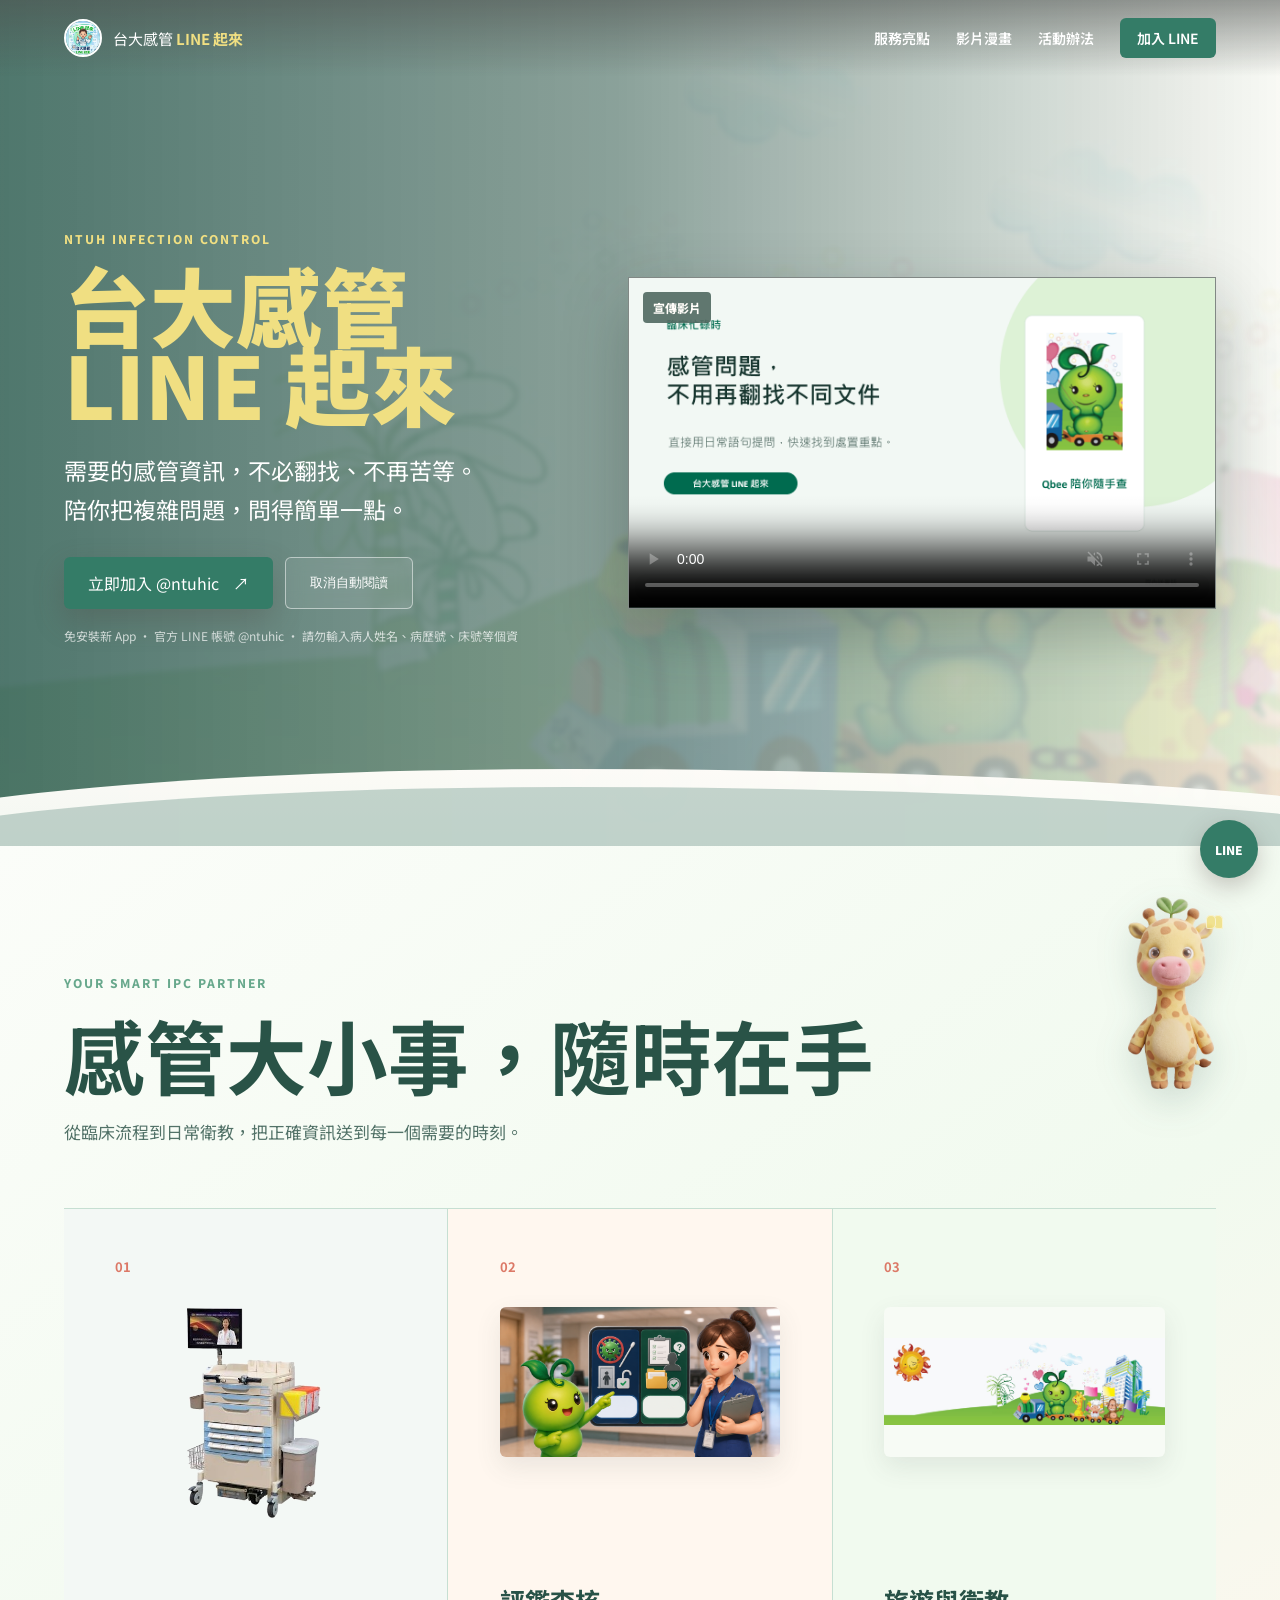
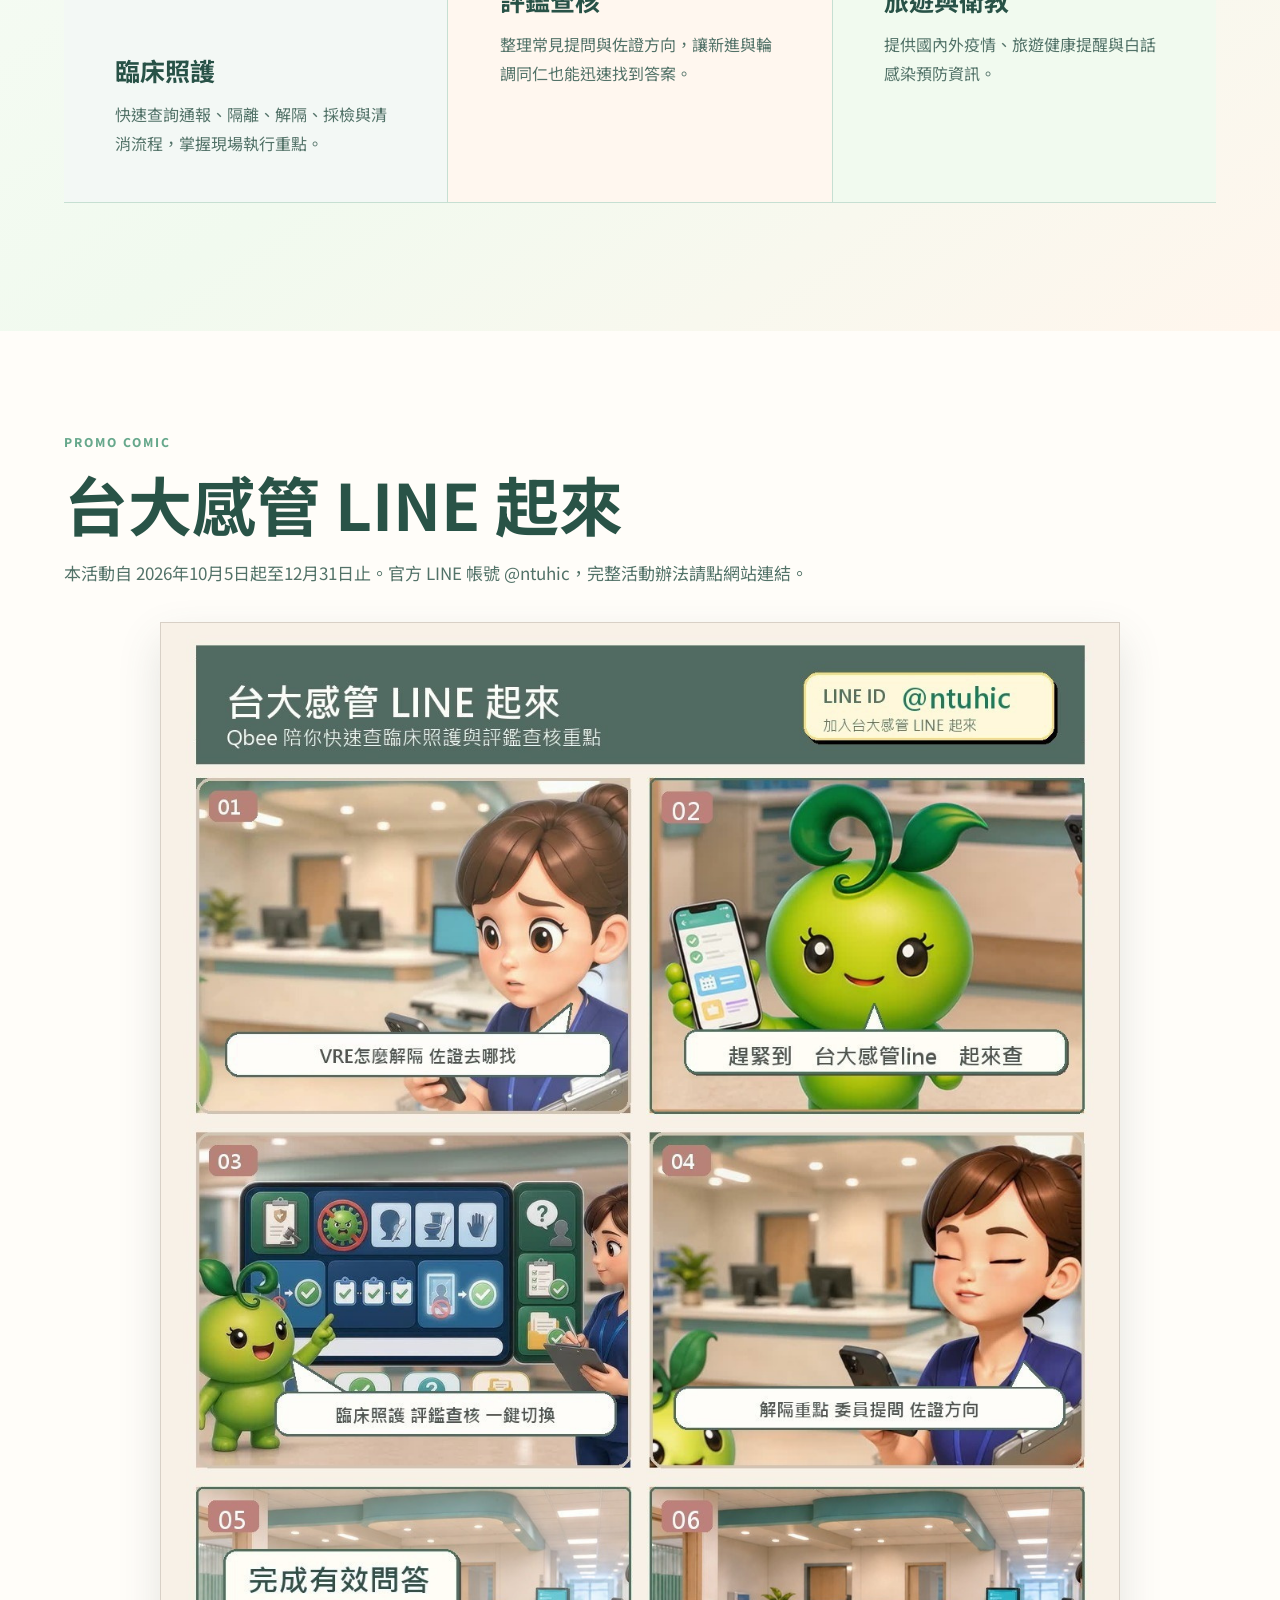
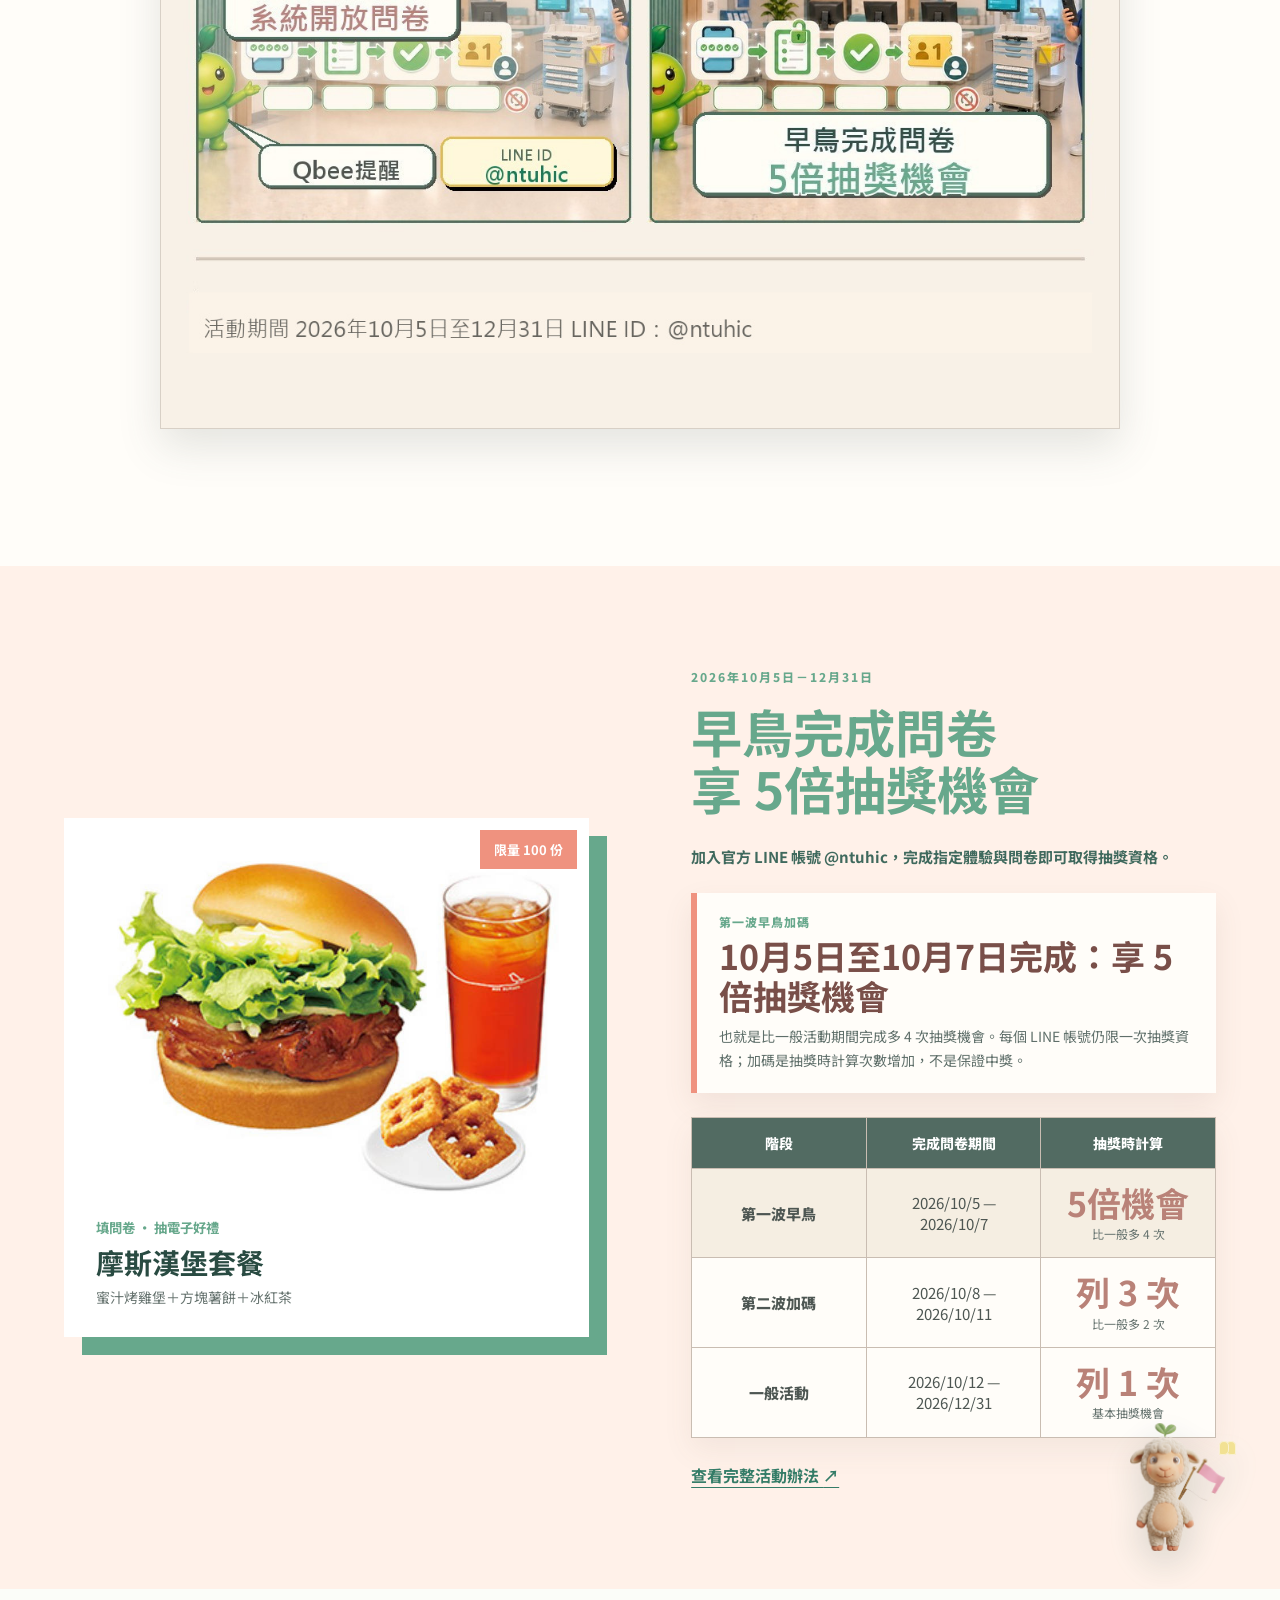
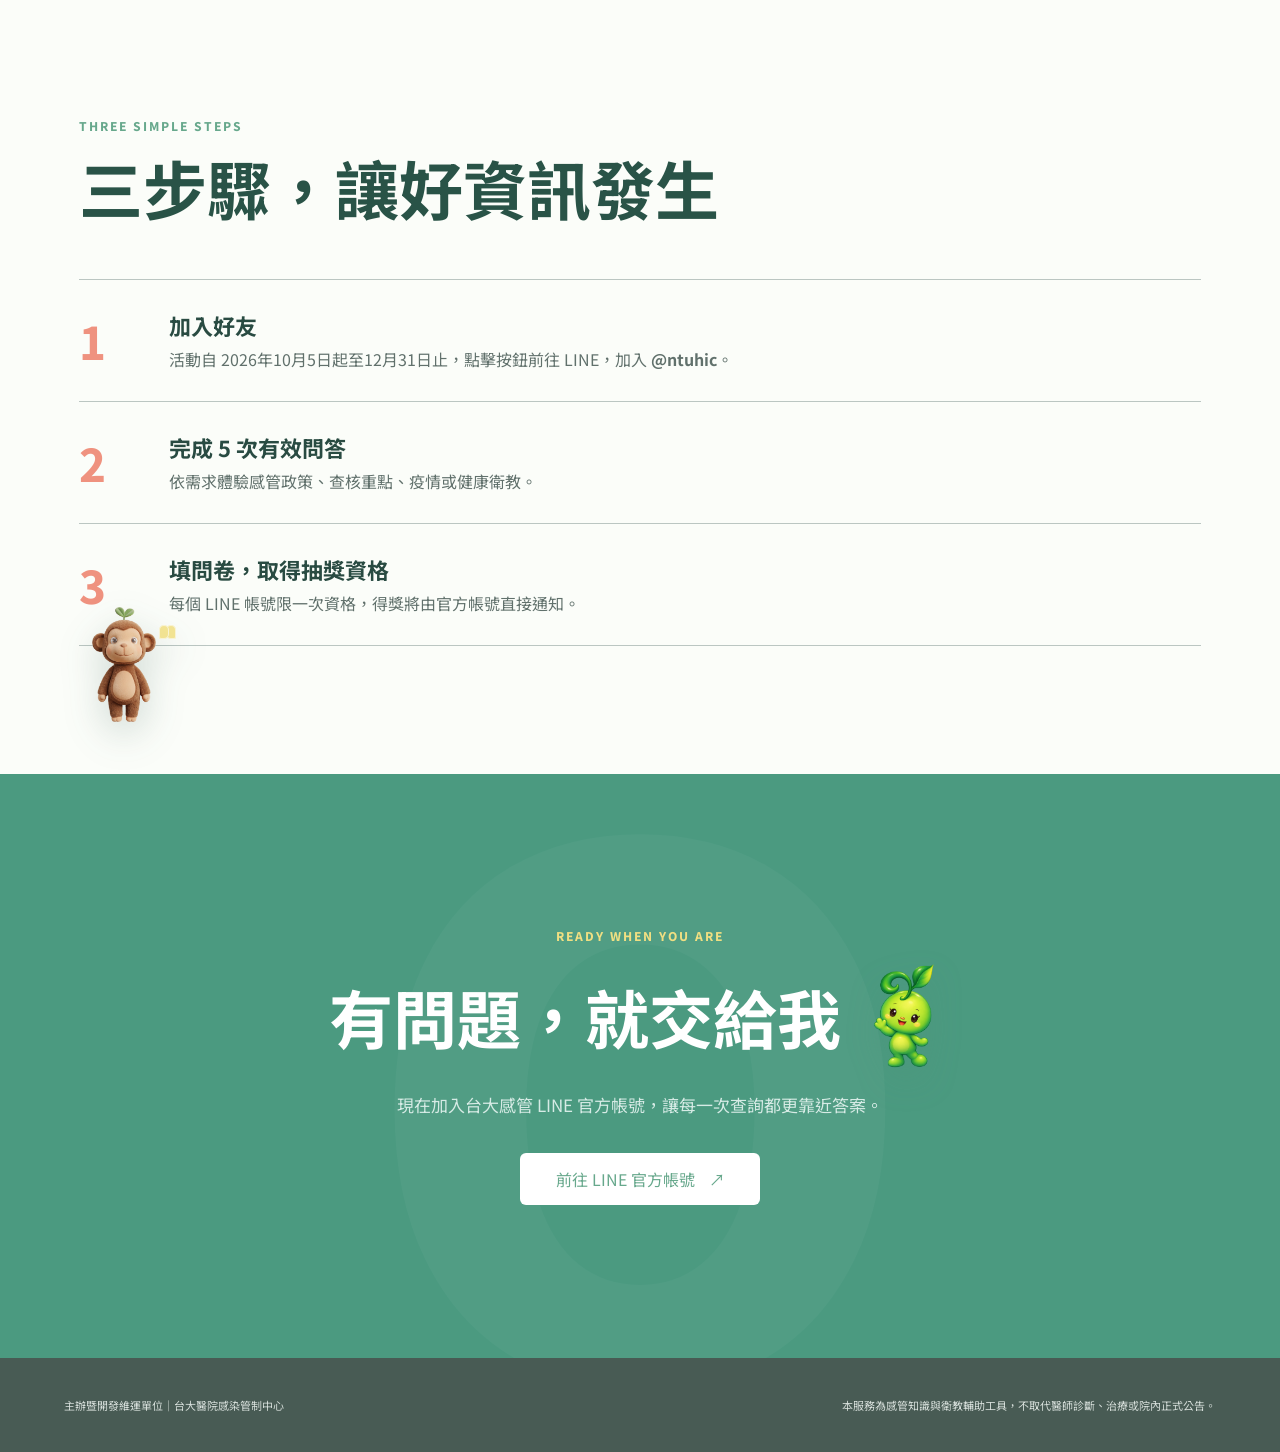
==== commit c9bd6a97: "Update needlestick emergency workflow, mask disposal guidelines, and promo assets" ====
--- a/index.html
+++ b/index.html
@@ -4,7 +4,7 @@
   <meta charset="utf-8">
   <meta name="viewport" content="width=device-width, initial-scale=1">
   <meta name="theme-color" content="#075f50">
-  <meta name="description" content="加入台大感管 LINE 官方帳號 @ntuhic，體驗智慧感管服務。活動自 2026年9月21日起至12月31日止。">
+  <meta name="description" content="加入台大感管 LINE 官方帳號 @ntuhic，體驗智慧感管服務。活動自 2026年10月5日起至12月31日止。">
   <title>台大感管 LINE 起來｜智慧感管服務</title>
   <link rel="preconnect" href="https://fonts.googleapis.com">
   <link rel="preconnect" href="https://fonts.gstatic.com" crossorigin>
@@ -75,7 +75,7 @@
         <div class="section-heading">
           <p class="eyebrow dark">PROMO COMIC</p>
           <h2>台大感管 LINE 起來</h2>
-          <p>本活動自 2026年9月21日起至12月31日止。官方 LINE 帳號 @ntuhic，完整活動辦法請點網站連結。</p>
+          <p>本活動自 2026年10月5日起至12月31日止。官方 LINE 帳號 @ntuhic，完整活動辦法請點網站連結。</p>
         </div>
         <figure class="promo-comic">
           <img src="assets/qbee_promo_comic_20260903e.jpg" alt="台大感管 LINE 起來漫畫宣導圖">
@@ -95,12 +95,12 @@
           <div class="prize-caption"><small>填問卷 · 抽電子好禮</small><strong>摩斯漢堡套餐</strong><span>蜜汁烤雞堡＋方塊薯餅＋冰紅茶</span></div>
         </div>
         <div class="event-copy reveal">
-          <p class="eyebrow dark">2026年9月21日－12月31日</p>
+          <p class="eyebrow dark">2026年10月5日－12月31日</p>
           <h2 class="event-title"><span>早鳥完成問卷</span><span>享 5倍抽獎機會</span></h2>
           <p class="odds-intro">加入官方 LINE 帳號 @ntuhic，完成指定體驗與問卷即可取得抽獎資格。</p>
           <div class="early-bird-callout" aria-label="早鳥加碼說明">
             <small>第一波早鳥加碼</small>
-            <strong>9月21日至9月23日完成：享 5倍抽獎機會</strong>
+            <strong>10月5日至10月7日完成：享 5倍抽獎機會</strong>
             <span>也就是比一般活動期間完成多 4 次抽獎機會。每個 LINE 帳號仍限一次抽獎資格；加碼是抽獎時計算次數增加，不是保證中獎。</span>
           </div>
           <div class="schedule-table" aria-label="問卷完成時程與抽獎機會">
@@ -115,17 +115,17 @@
               <tbody>
                 <tr class="schedule-highlight">
                   <th scope="row">第一波早鳥</th>
-                  <td>2026/9/21 — 2026/9/23</td>
+                  <td>2026/10/5 — 2026/10/7</td>
                   <td><strong>5倍機會</strong><span>比一般多 4 次</span></td>
                 </tr>
                 <tr>
                   <th scope="row">第二波加碼</th>
-                  <td>2026/9/24 — 2026/9/27</td>
+                  <td>2026/10/8 — 2026/10/11</td>
                   <td><strong>列 3 次</strong><span>比一般多 2 次</span></td>
                 </tr>
                 <tr>
                   <th scope="row">一般活動</th>
-                  <td>2026/9/28 — 2026/12/31</td>
+                  <td>2026/10/12 — 2026/12/31</td>
                   <td><strong>列 1 次</strong><span>基本抽獎機會</span></td>
                 </tr>
               </tbody>
@@ -143,7 +143,7 @@
       </div>
       <div class="section-heading reveal"><p class="eyebrow dark">THREE SIMPLE STEPS</p><h2>三步驟，讓好資訊發生</h2></div>
       <ol>
-        <li class="reveal"><span>1</span><div><h3>加入好友</h3><p>活動自 2026年9月21日起至12月31日止，點擊按鈕前往 LINE，加入 <strong>@ntuhic</strong>。</p></div></li>
+        <li class="reveal"><span>1</span><div><h3>加入好友</h3><p>活動自 2026年10月5日起至12月31日止，點擊按鈕前往 LINE，加入 <strong>@ntuhic</strong>。</p></div></li>
         <li class="reveal"><span>2</span><div><h3>完成 5 次有效問答</h3><p>依需求體驗感管政策、查核重點、疫情或健康衛教。</p></div></li>
         <li class="reveal"><span>3</span><div><h3>填問卷，取得抽獎資格</h3><p>每個 LINE 帳號限一次資格，得獎將由官方帳號直接通知。</p></div></li>
       </ol>
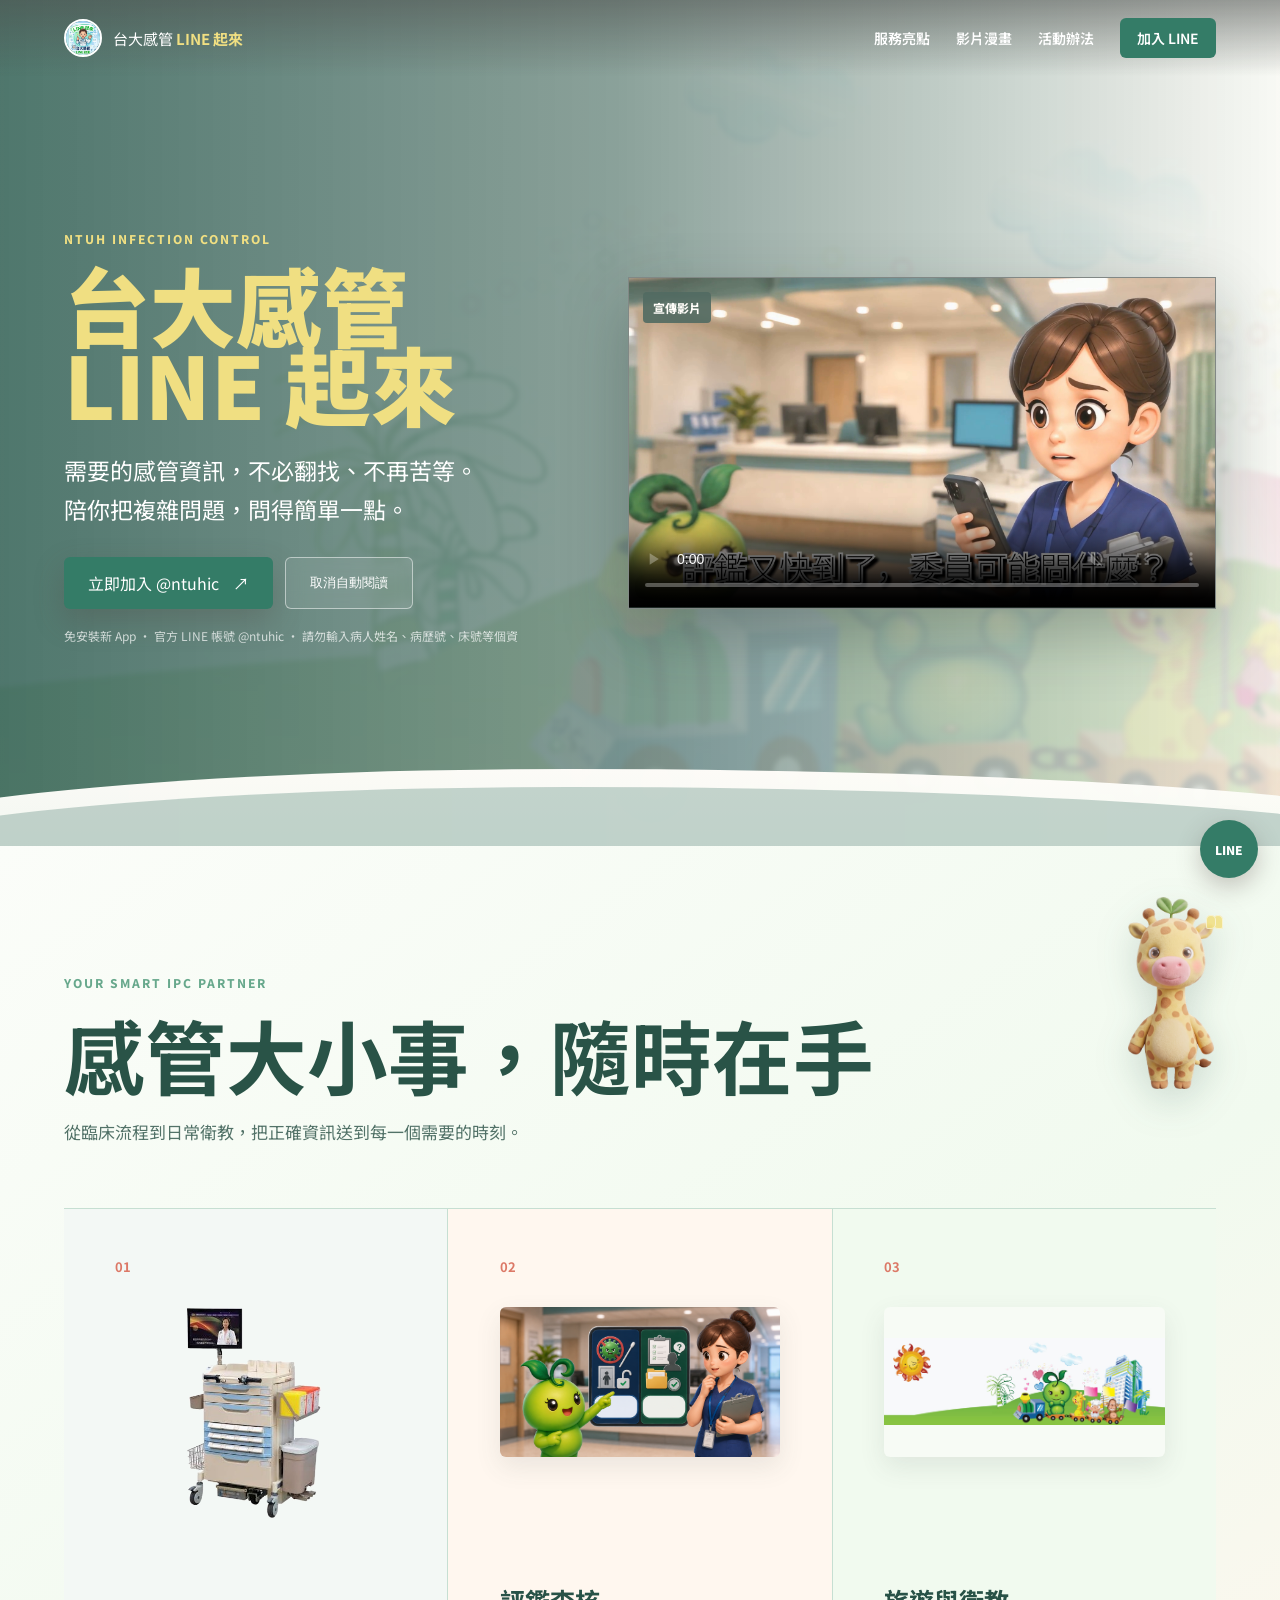
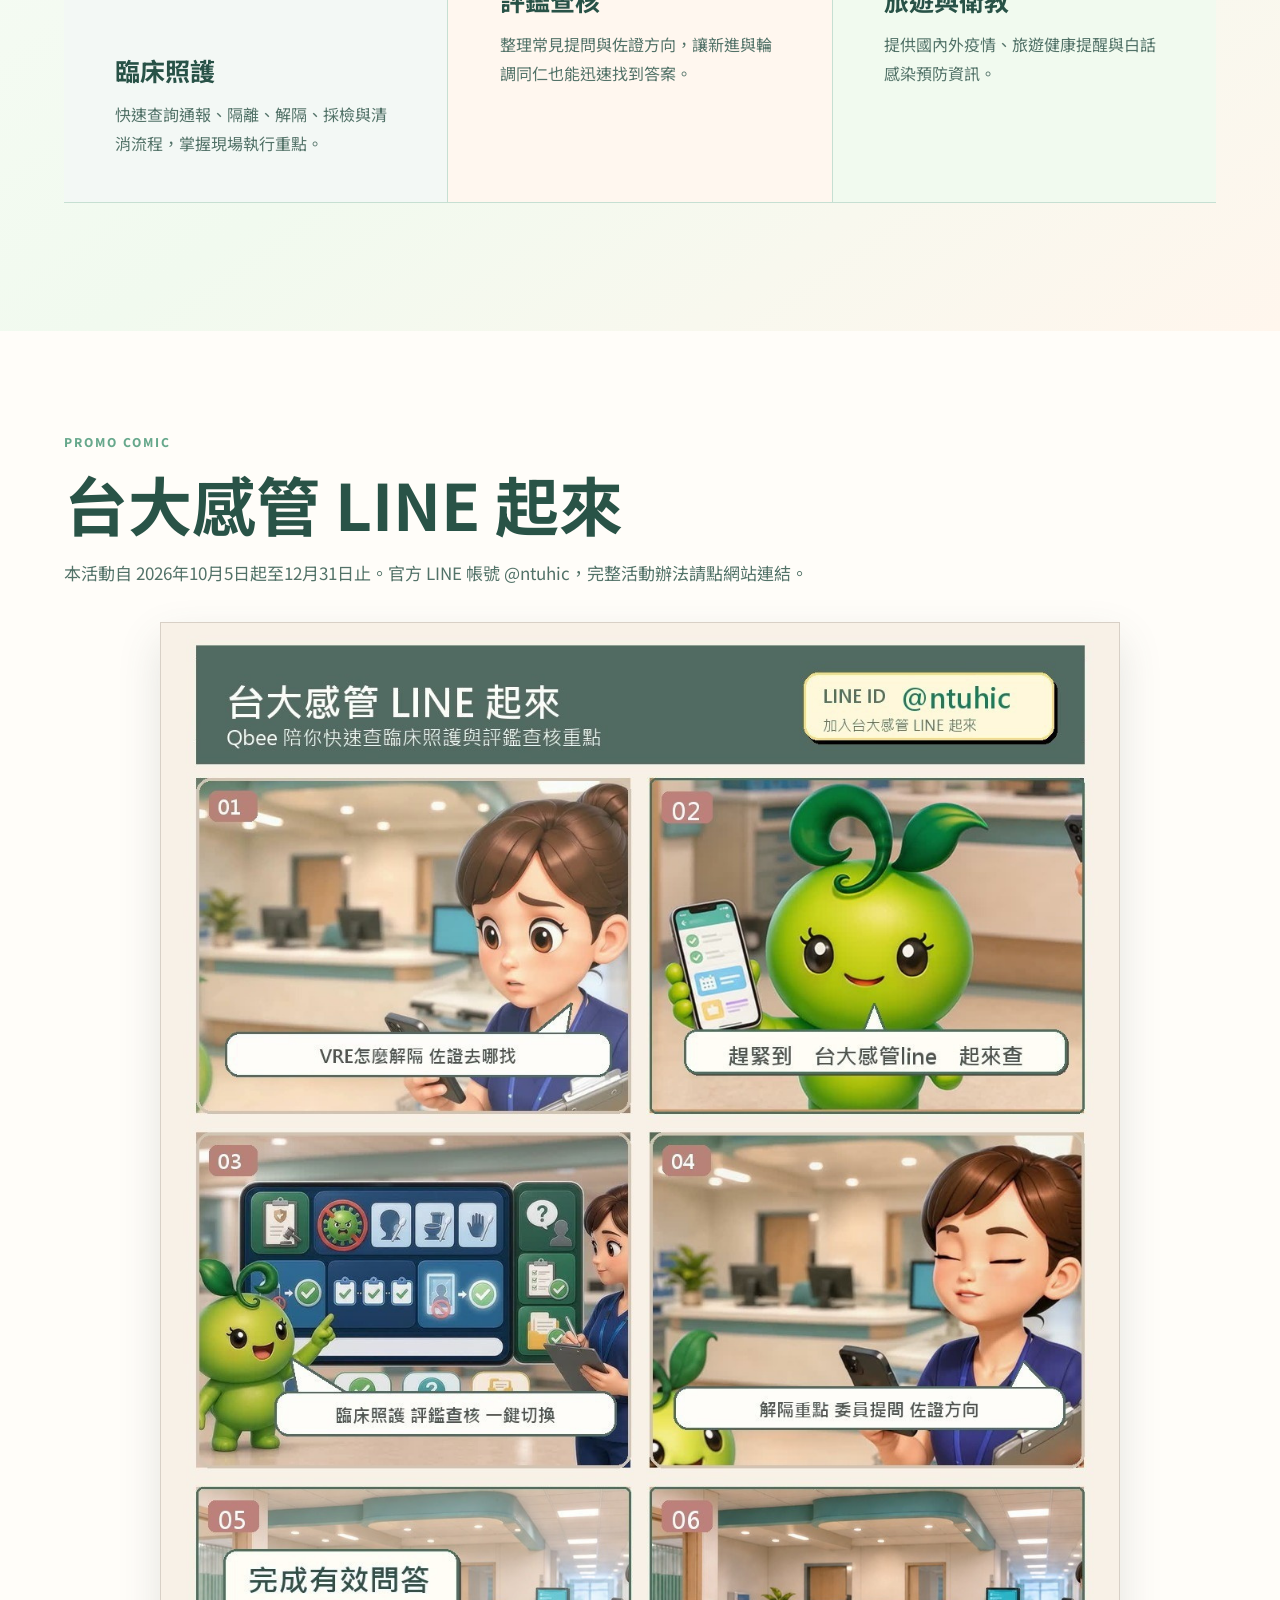
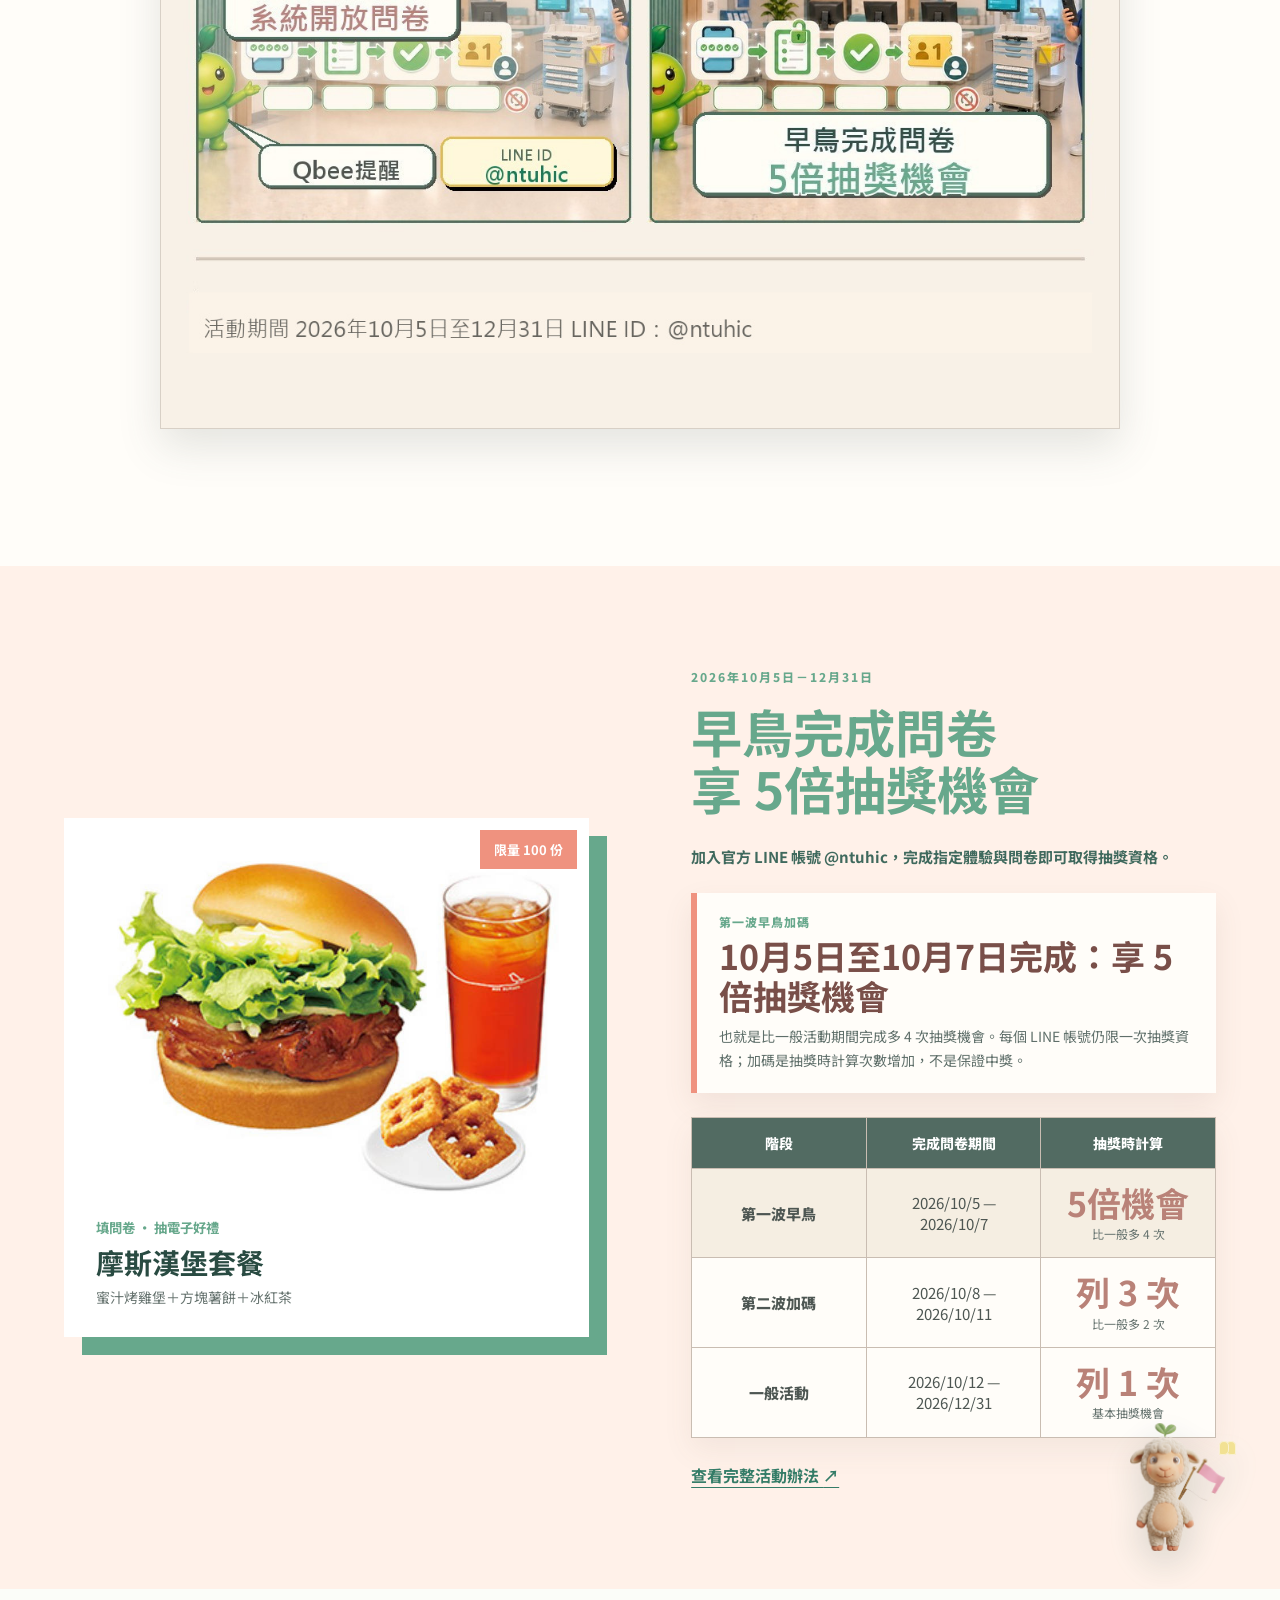
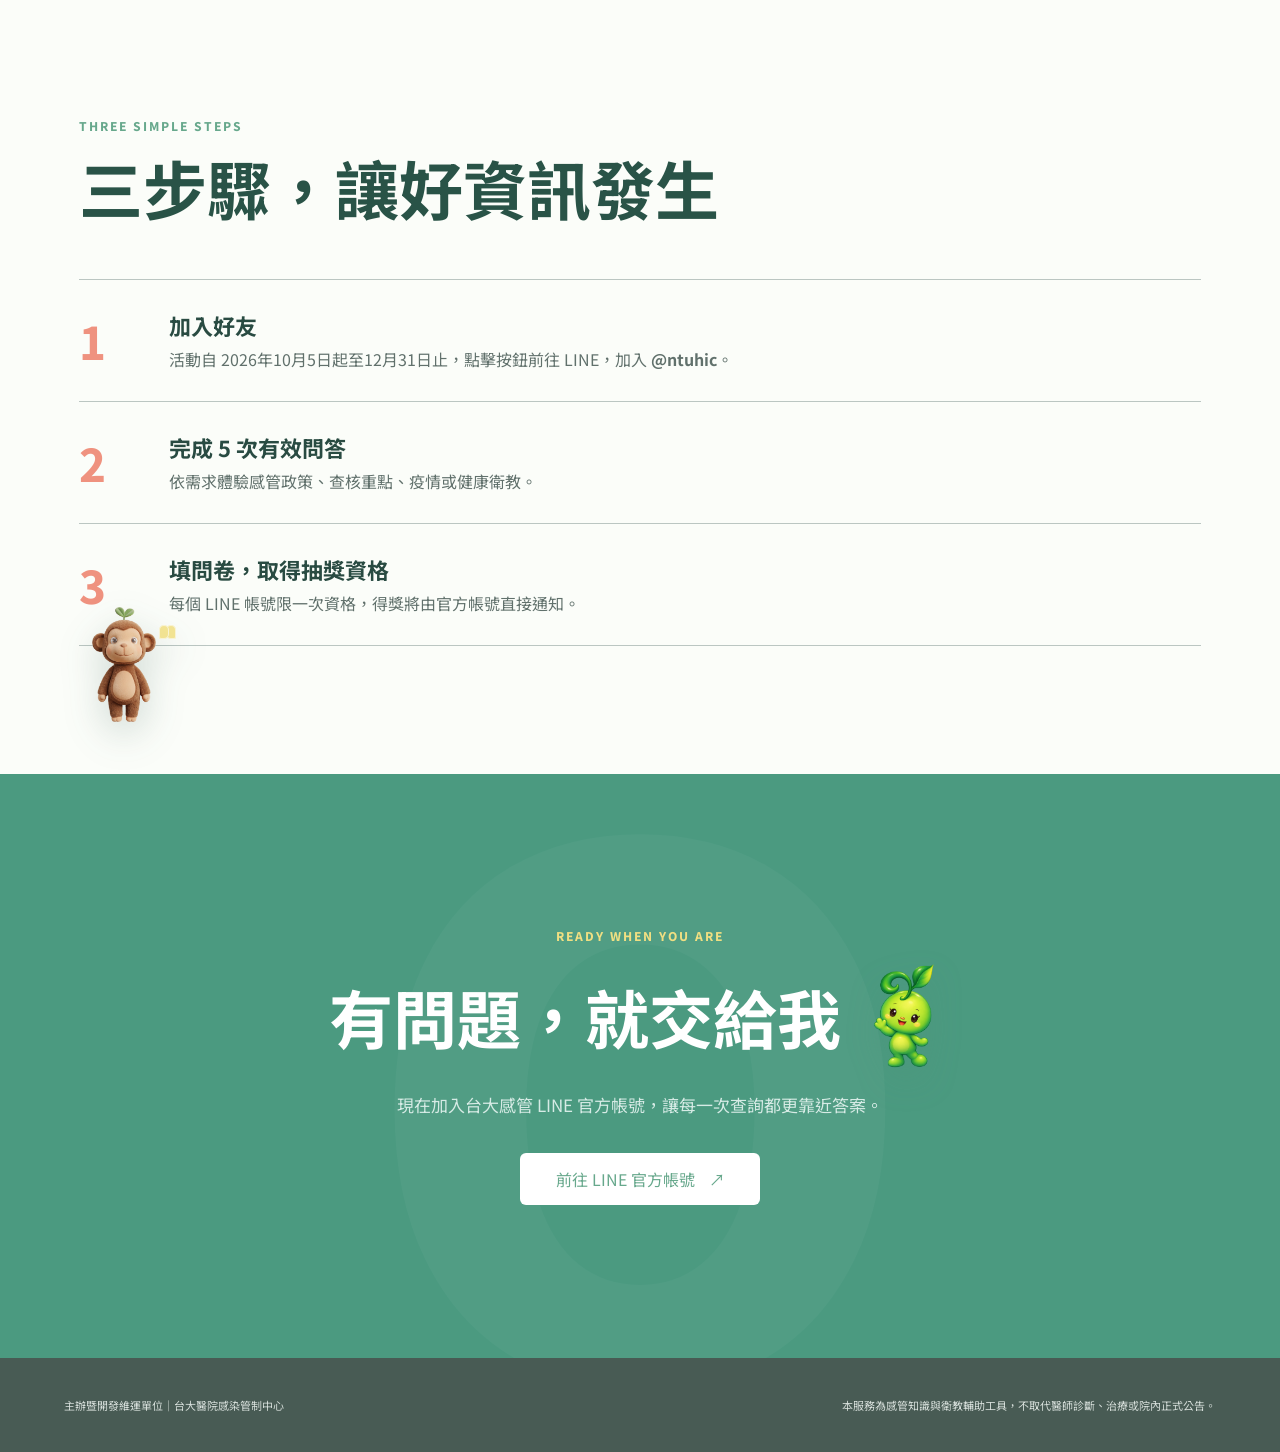
==== commit 08c64bb0: "Optimize promo video with 1080p H264 faststart (21MB) and add HTTP 206 streaming support" ====
--- a/index.html
+++ b/index.html
@@ -45,8 +45,8 @@
           <p class="privacy-note">免安裝新 App · 官方 LINE 帳號 @ntuhic · 請勿輸入病人姓名、病歷號、床號等個資</p>
         </div>
         <div class="hero-showcase" id="promo-video" aria-label="台大感管 LINE 起來影片">
-          <video class="hero-video" autoplay muted playsinline controls preload="auto" poster="assets/video-poster.png">
-            <source src="assets/台大感管line起來_web.mp4" type="video/mp4">
+          <video class="hero-video" autoplay muted playsinline controls loop preload="auto" poster="assets/video-poster.png?v=202609151535">
+            <source src="assets/ntuhic-line-promo-final-h264.mp4" type="video/mp4">
           </video>
         </div>
       </div>
@@ -162,6 +162,6 @@
     <span class="reading-icon" aria-hidden="true">Ⅱ</span><span class="reading-label">暫停閱讀</span>
   </button>
   <div class="page-turn" id="page-turn" aria-hidden="true"></div>
-  <script src="site.js?v=16"></script>
+  <script src="site.js?v=18"></script>
 </body>
 </html>
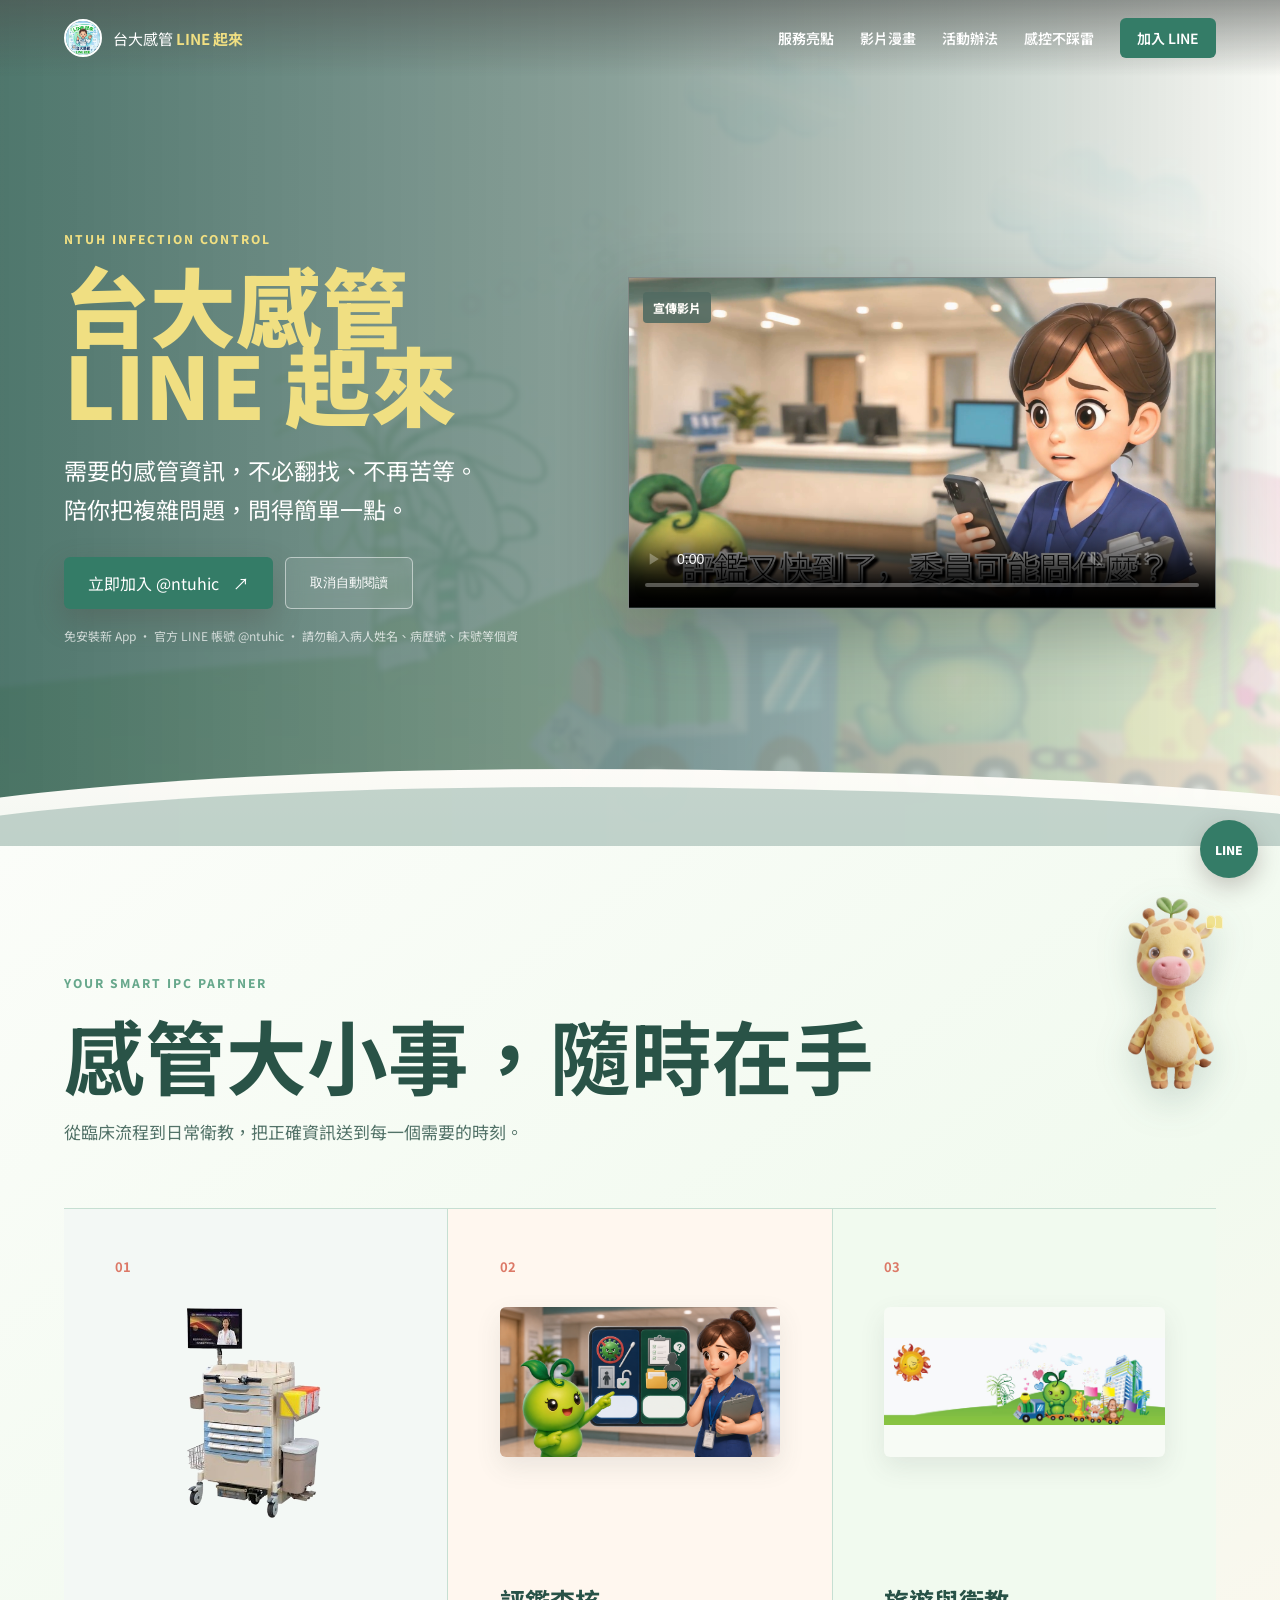
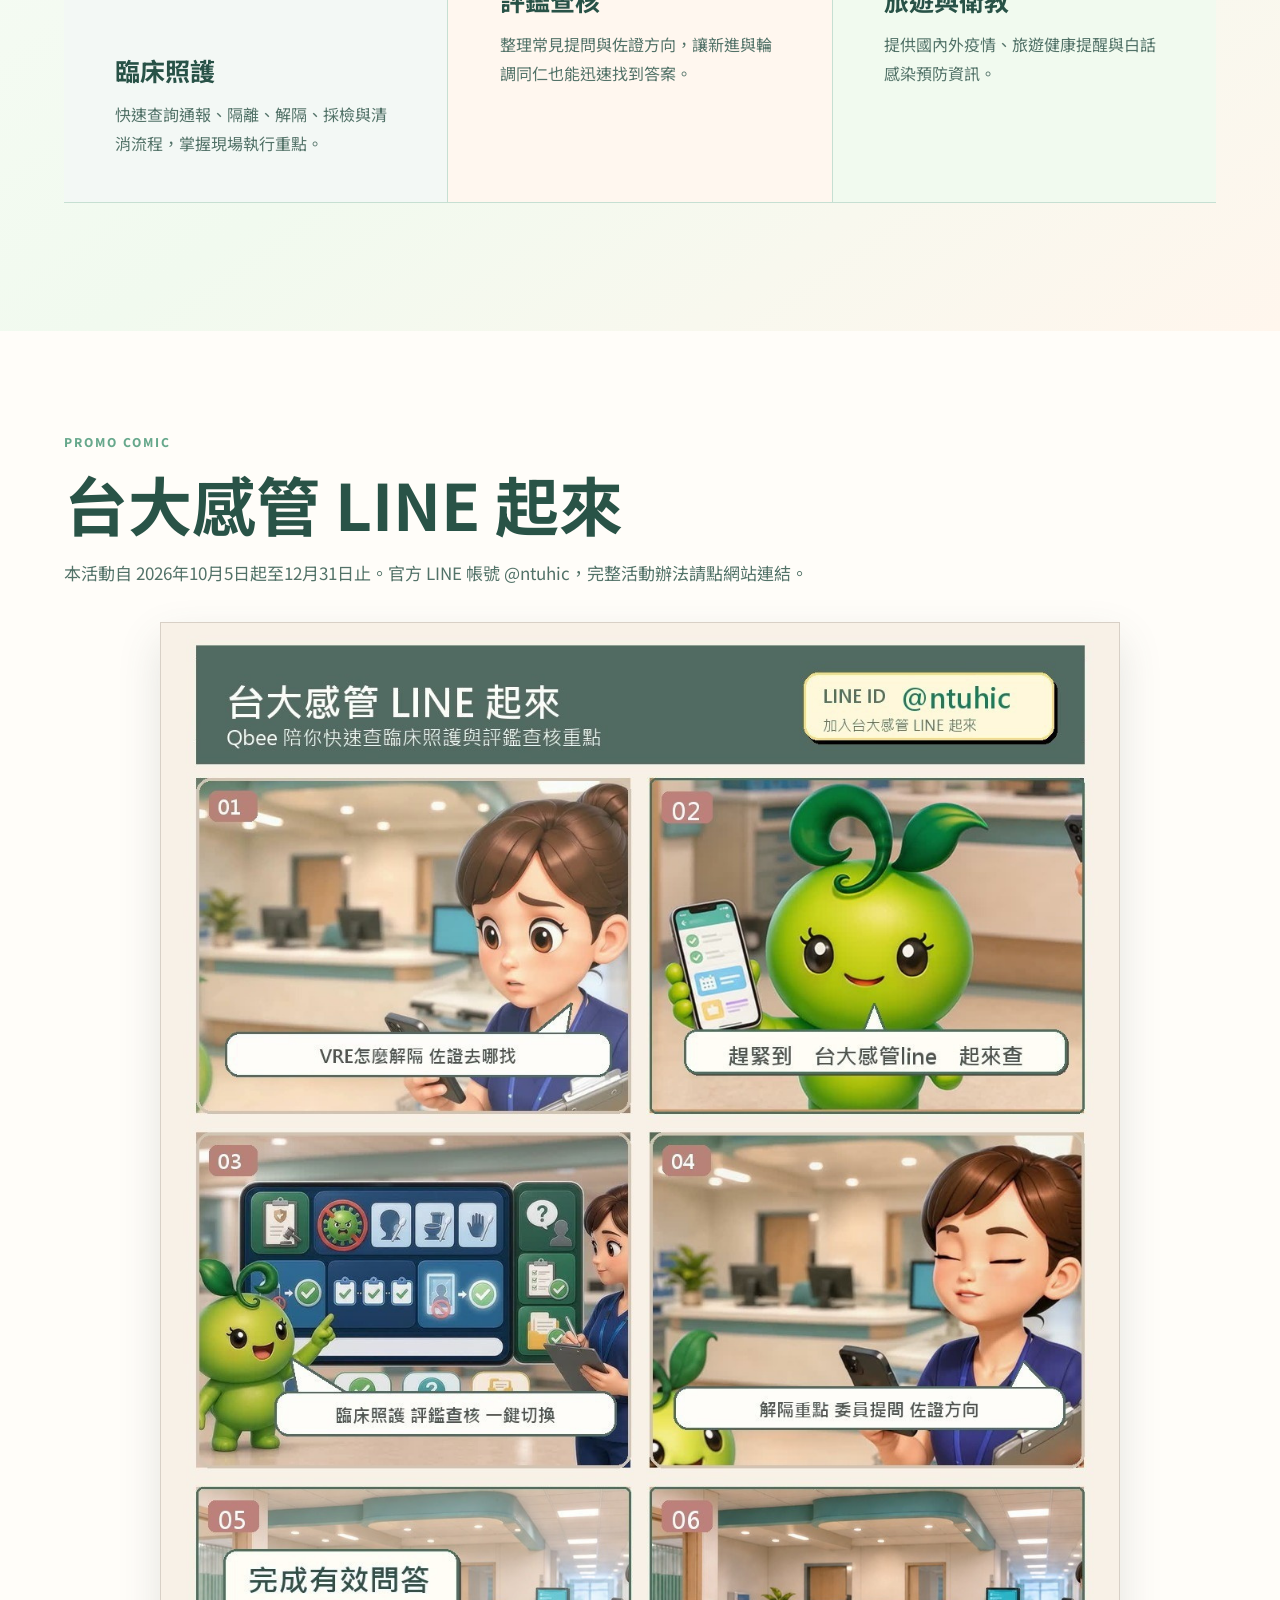
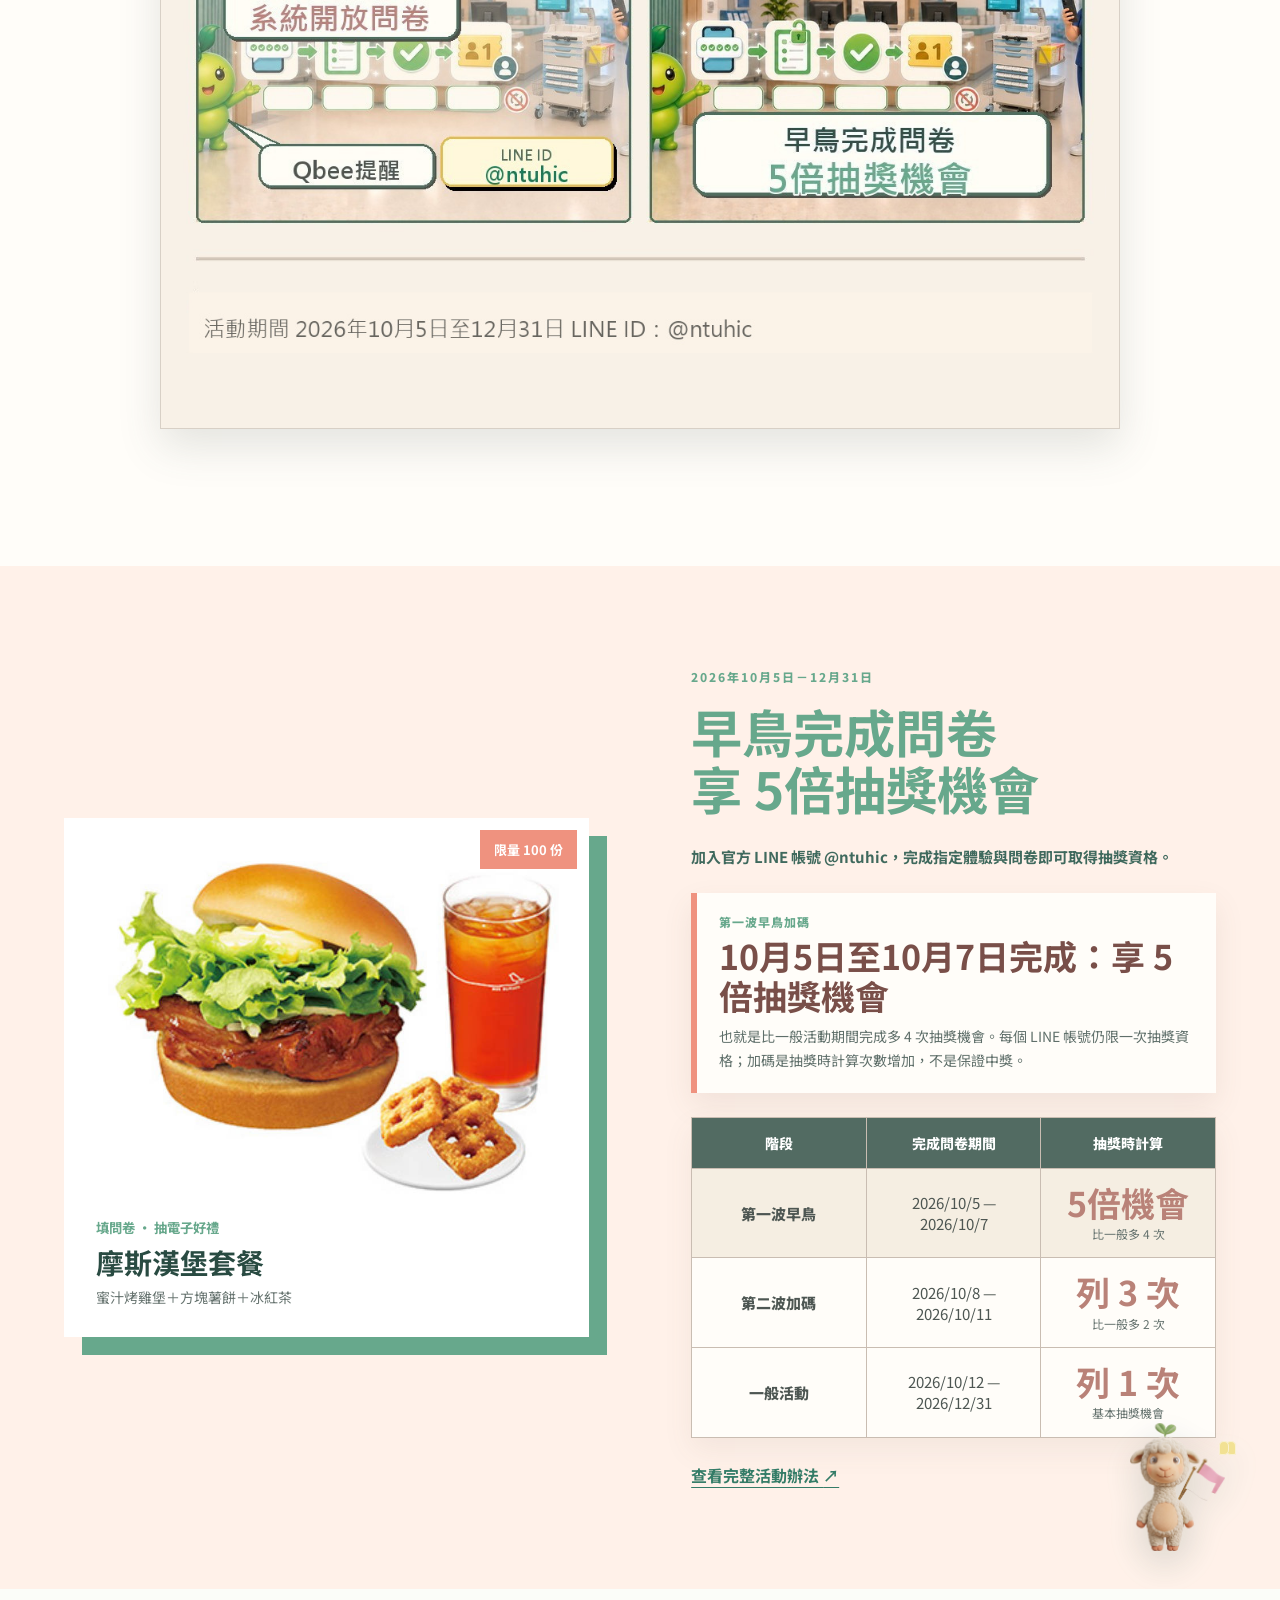
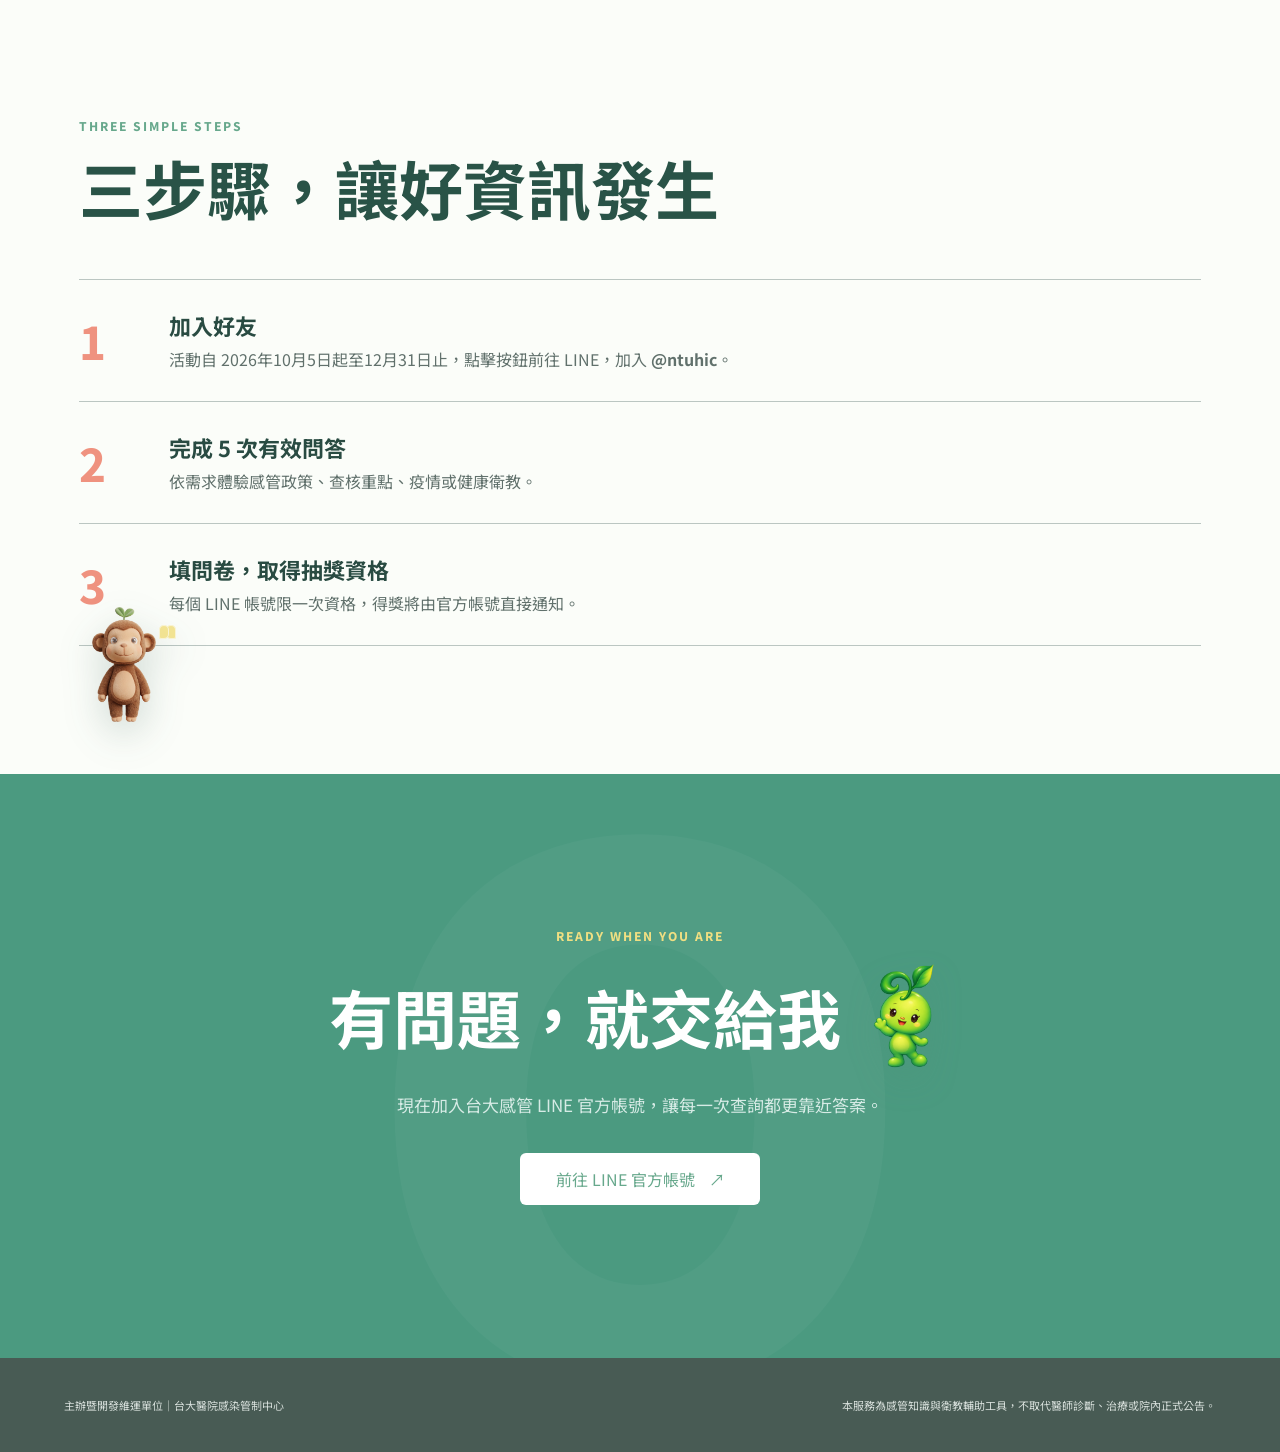
==== commit 9ac0f68f: "fix(landing): restore original official promotional website to index.html" ====
--- a/index.html
+++ b/index.html
@@ -21,7 +21,7 @@
       <span>台大感管 <strong>LINE 起來</strong></span>
     </a>
     <nav aria-label="主要導覽">
-      <a href="#features">服務亮點</a><a href="#promo-video">影片漫畫</a><a href="#event">活動辦法</a>
+      <a href="#features">服務亮點</a><a href="#promo-video">影片漫畫</a><a href="#event">活動辦法</a><a href="learning.html">感控不踩雷</a>
       <a class="nav-cta" href="https://line.me/R/ti/p/@ntuhic" target="_blank" rel="noopener">加入 LINE</a>
     </nav>
   </header>
@@ -45,8 +45,9 @@
           <p class="privacy-note">免安裝新 App · 官方 LINE 帳號 @ntuhic · 請勿輸入病人姓名、病歷號、床號等個資</p>
         </div>
         <div class="hero-showcase" id="promo-video" aria-label="台大感管 LINE 起來影片">
-          <video class="hero-video" autoplay muted playsinline controls loop preload="auto" poster="assets/video-poster.png?v=202609151535">
+          <video class="hero-video" autoplay muted playsinline controls loop preload="auto" poster="assets/video-poster.png">
             <source src="assets/ntuhic-line-promo-final-h264.mp4" type="video/mp4">
+            <source src="ntuhic-line-promo-final.mp4" type="video/mp4">
           </video>
         </div>
       </div>
@@ -162,6 +163,6 @@
     <span class="reading-icon" aria-hidden="true">Ⅱ</span><span class="reading-label">暫停閱讀</span>
   </button>
   <div class="page-turn" id="page-turn" aria-hidden="true"></div>
-  <script src="site.js?v=18"></script>
+  <script src="site.js?v=19"></script>
 </body>
 </html>
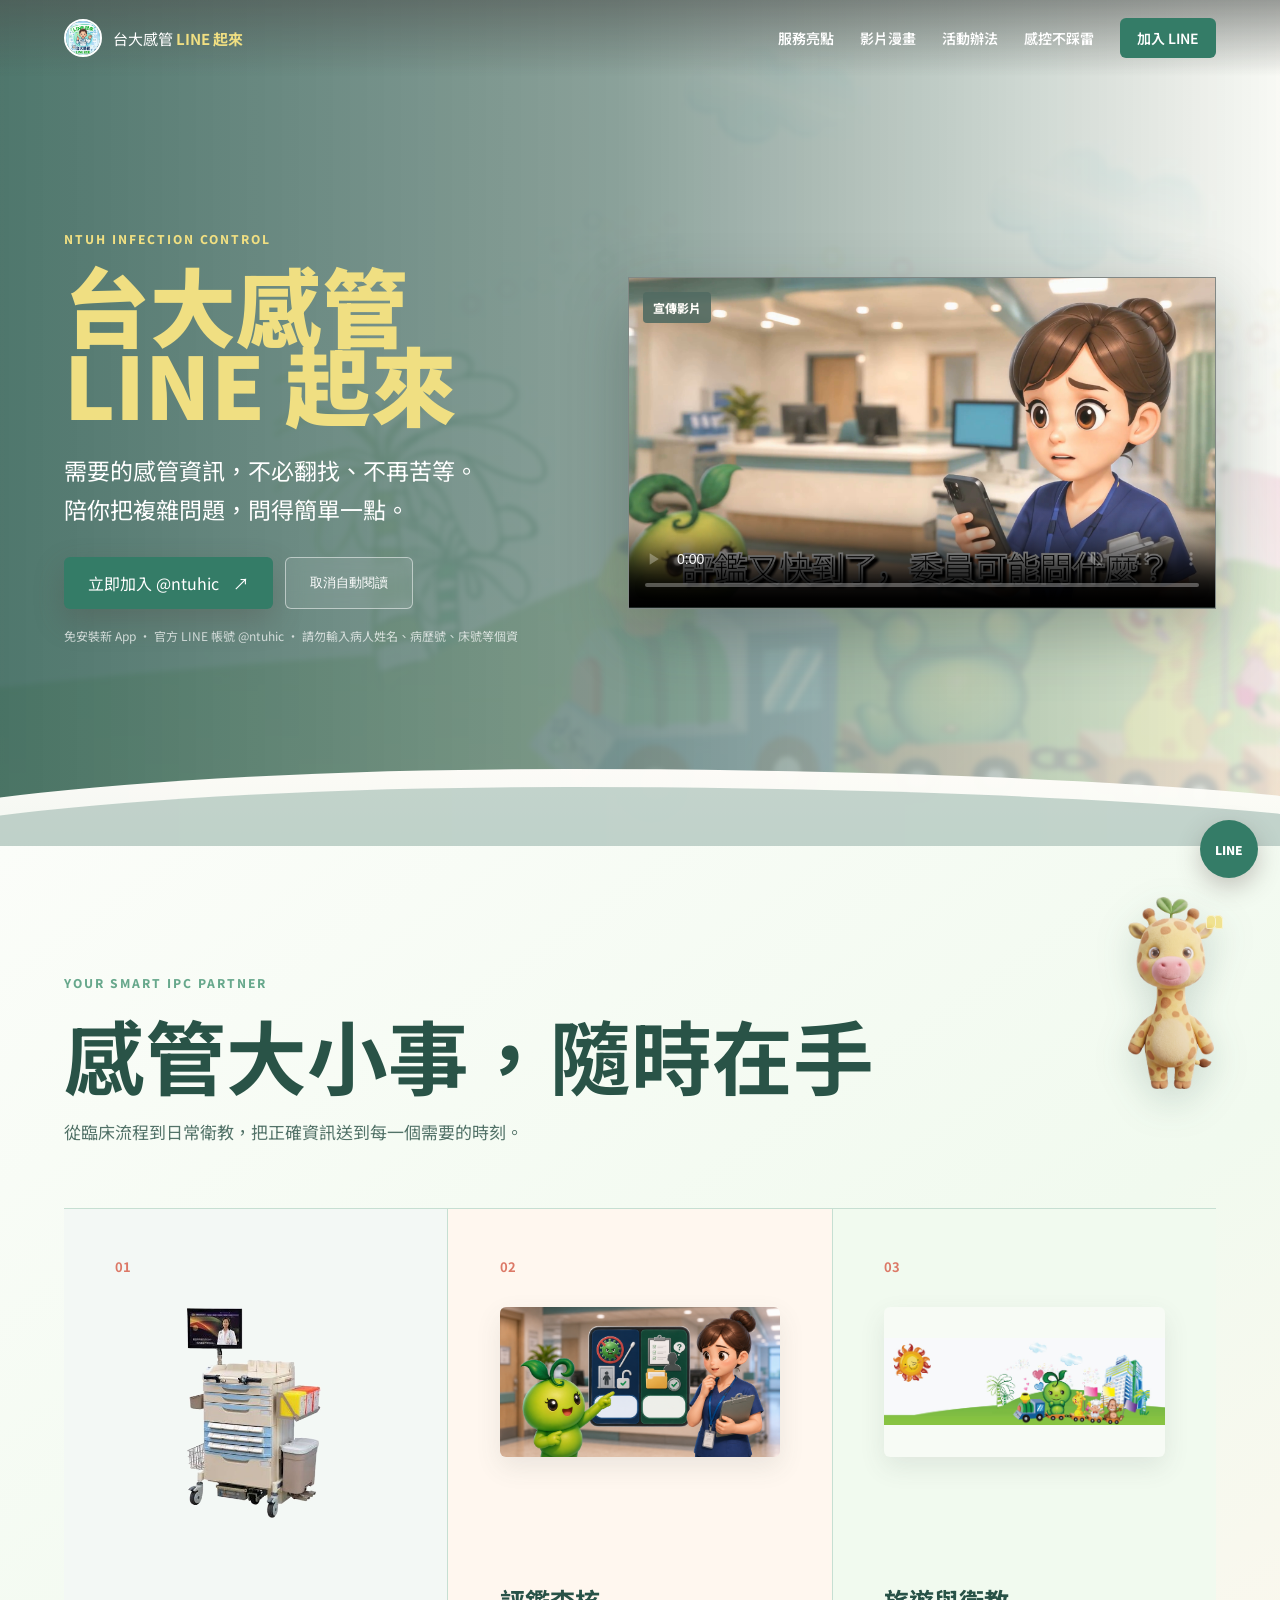
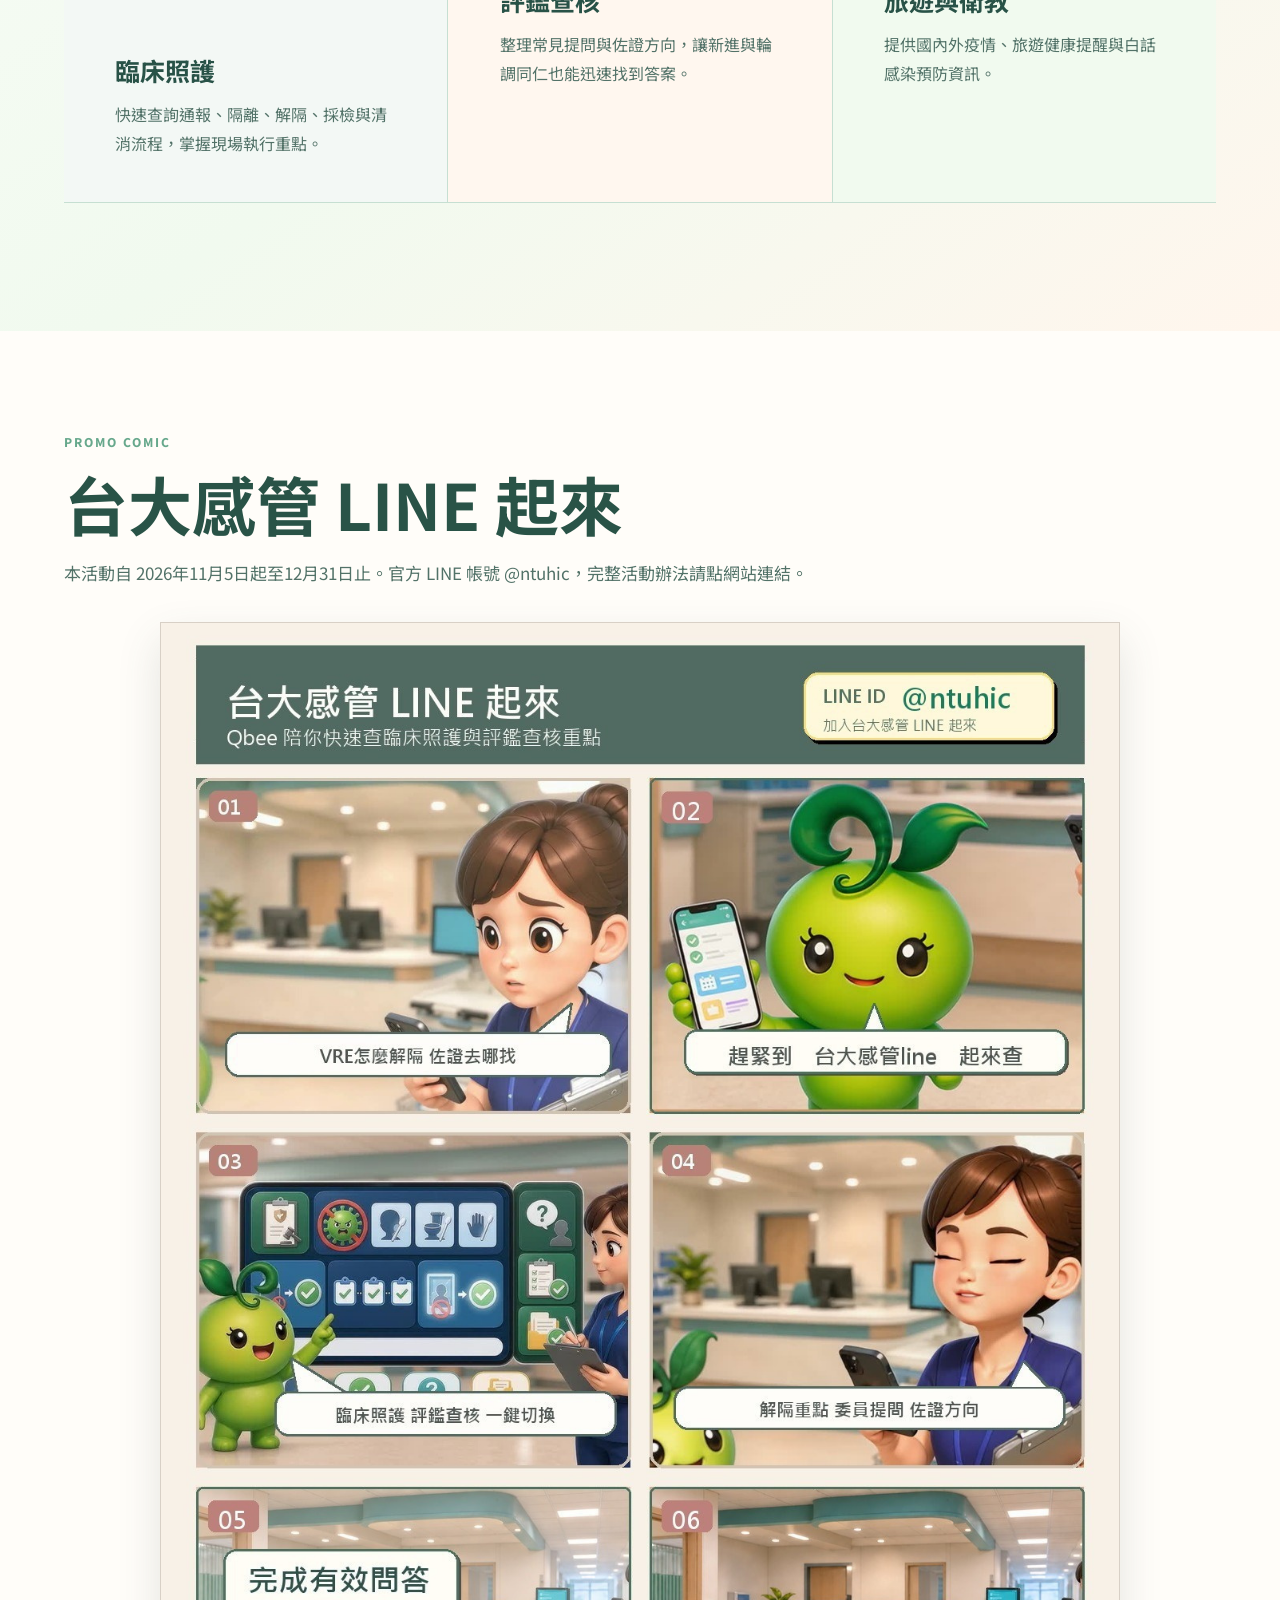
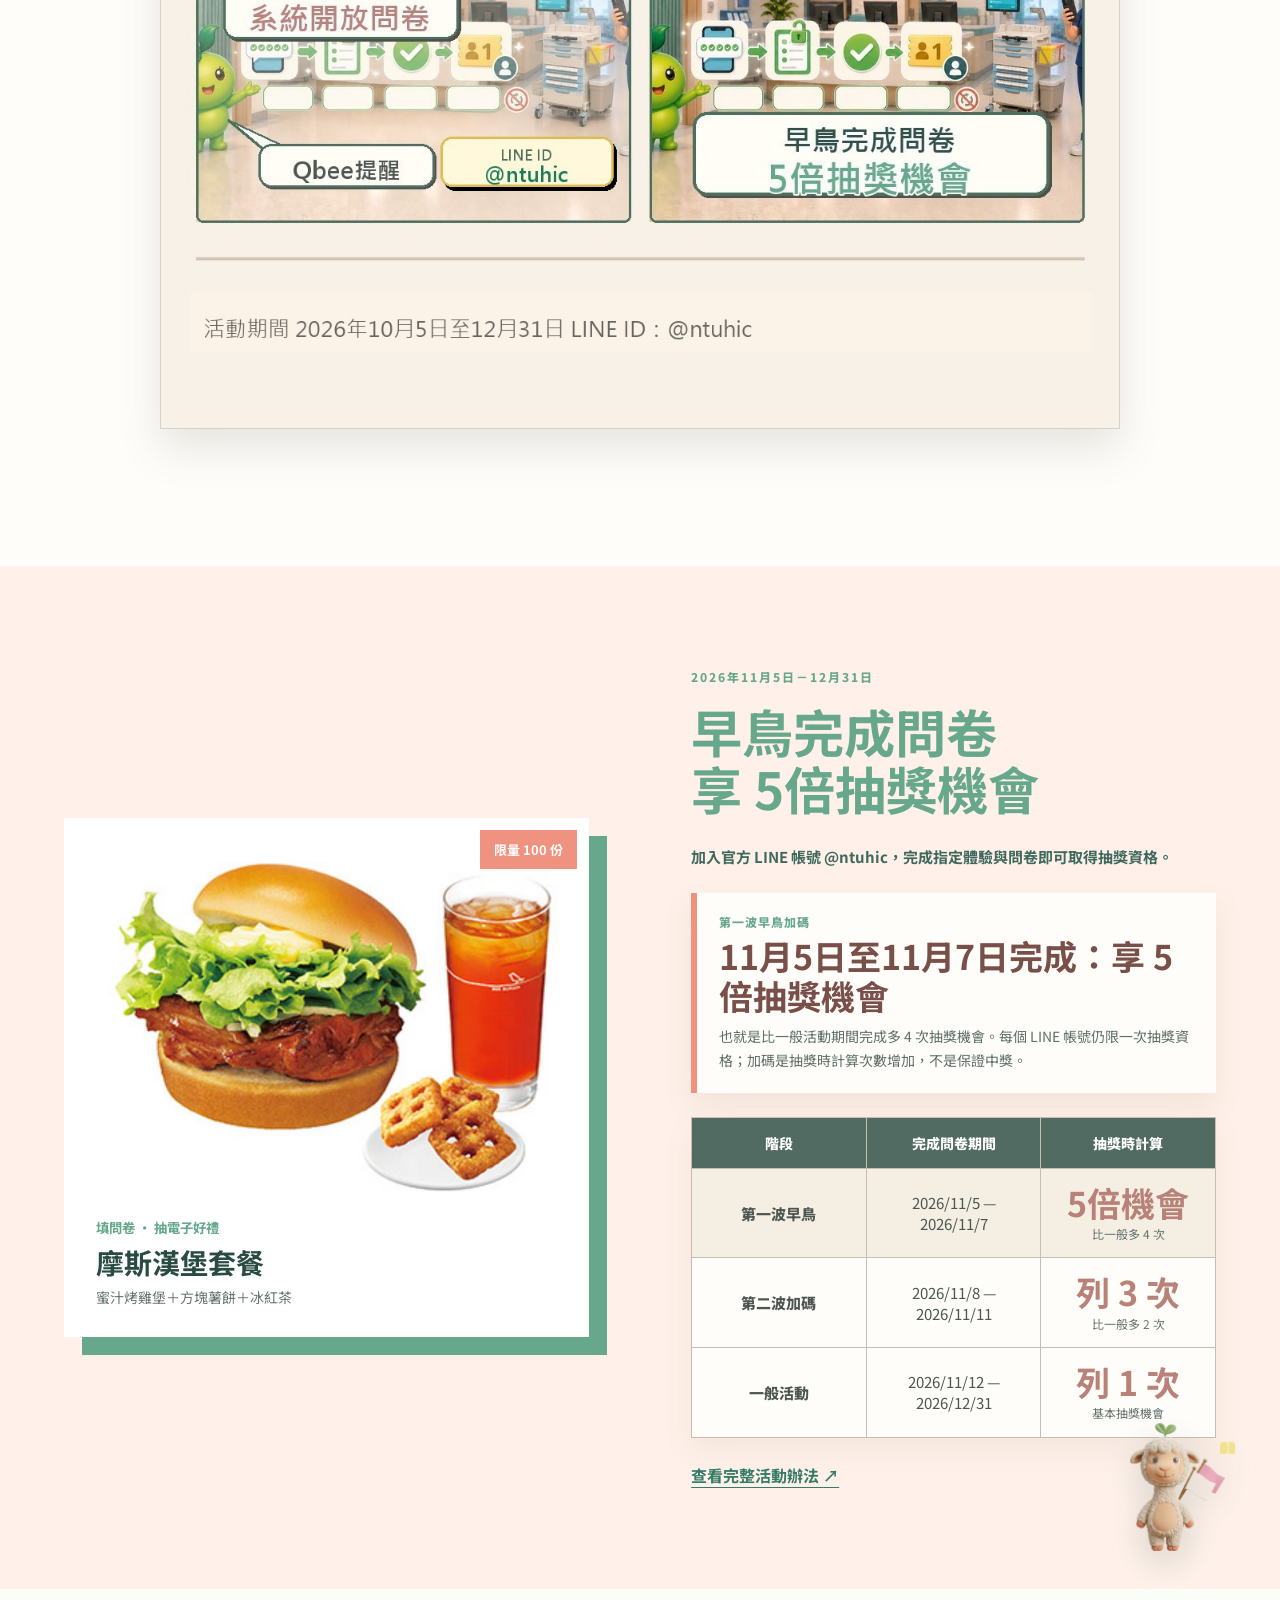
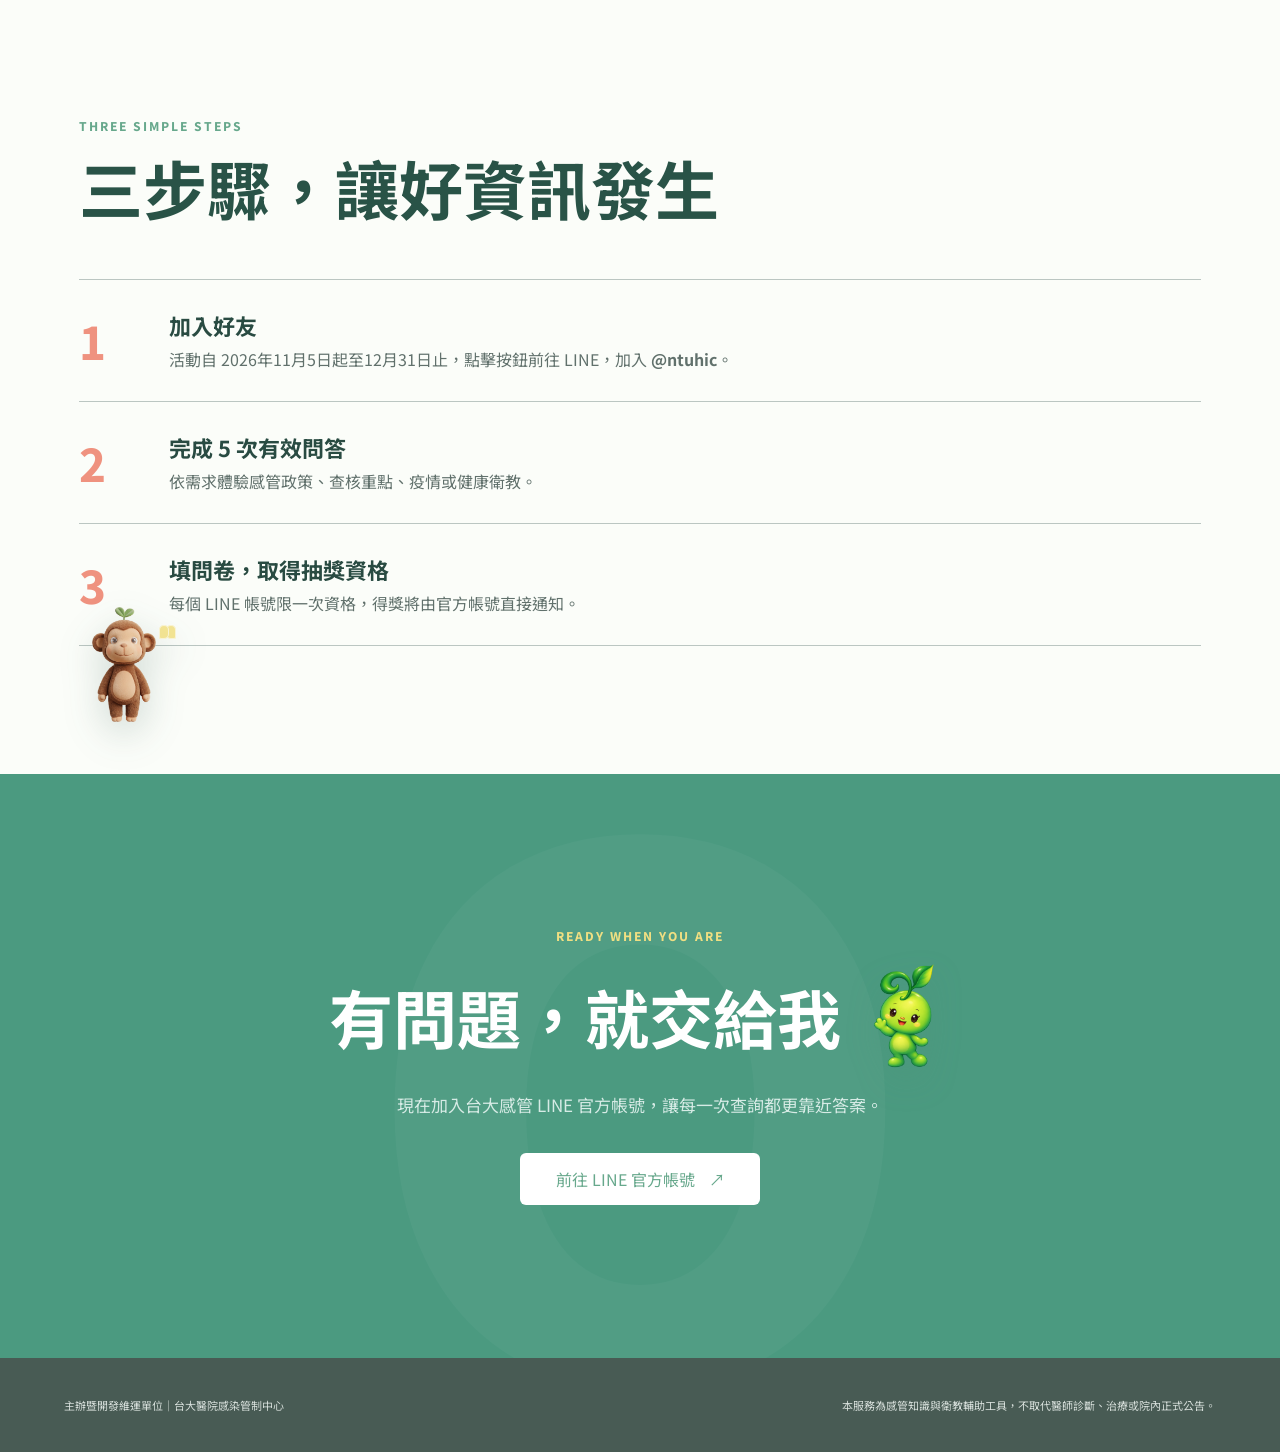
==== commit 440c3182: "feat(event): update campaign launch date to November 5, 2026" ====
--- a/index.html
+++ b/index.html
@@ -4,7 +4,7 @@
   <meta charset="utf-8">
   <meta name="viewport" content="width=device-width, initial-scale=1">
   <meta name="theme-color" content="#075f50">
-  <meta name="description" content="加入台大感管 LINE 官方帳號 @ntuhic，體驗智慧感管服務。活動自 2026年10月5日起至12月31日止。">
+  <meta name="description" content="加入台大感管 LINE 官方帳號 @ntuhic，體驗智慧感管服務。活動自 2026年11月5日起至12月31日止。">
   <title>台大感管 LINE 起來｜智慧感管服務</title>
   <link rel="preconnect" href="https://fonts.googleapis.com">
   <link rel="preconnect" href="https://fonts.gstatic.com" crossorigin>
@@ -76,7 +76,7 @@
         <div class="section-heading">
           <p class="eyebrow dark">PROMO COMIC</p>
           <h2>台大感管 LINE 起來</h2>
-          <p>本活動自 2026年10月5日起至12月31日止。官方 LINE 帳號 @ntuhic，完整活動辦法請點網站連結。</p>
+          <p>本活動自 2026年11月5日起至12月31日止。官方 LINE 帳號 @ntuhic，完整活動辦法請點網站連結。</p>
         </div>
         <figure class="promo-comic">
           <img src="assets/qbee_promo_comic_20260903e.jpg" alt="台大感管 LINE 起來漫畫宣導圖">
@@ -96,12 +96,12 @@
           <div class="prize-caption"><small>填問卷 · 抽電子好禮</small><strong>摩斯漢堡套餐</strong><span>蜜汁烤雞堡＋方塊薯餅＋冰紅茶</span></div>
         </div>
         <div class="event-copy reveal">
-          <p class="eyebrow dark">2026年10月5日－12月31日</p>
+          <p class="eyebrow dark">2026年11月5日－12月31日</p>
           <h2 class="event-title"><span>早鳥完成問卷</span><span>享 5倍抽獎機會</span></h2>
           <p class="odds-intro">加入官方 LINE 帳號 @ntuhic，完成指定體驗與問卷即可取得抽獎資格。</p>
           <div class="early-bird-callout" aria-label="早鳥加碼說明">
             <small>第一波早鳥加碼</small>
-            <strong>10月5日至10月7日完成：享 5倍抽獎機會</strong>
+            <strong>11月5日至11月7日完成：享 5倍抽獎機會</strong>
             <span>也就是比一般活動期間完成多 4 次抽獎機會。每個 LINE 帳號仍限一次抽獎資格；加碼是抽獎時計算次數增加，不是保證中獎。</span>
           </div>
           <div class="schedule-table" aria-label="問卷完成時程與抽獎機會">
@@ -116,17 +116,17 @@
               <tbody>
                 <tr class="schedule-highlight">
                   <th scope="row">第一波早鳥</th>
-                  <td>2026/10/5 — 2026/10/7</td>
+                  <td>2026/11/5 — 2026/11/7</td>
                   <td><strong>5倍機會</strong><span>比一般多 4 次</span></td>
                 </tr>
                 <tr>
                   <th scope="row">第二波加碼</th>
-                  <td>2026/10/8 — 2026/10/11</td>
+                  <td>2026/11/8 — 2026/11/11</td>
                   <td><strong>列 3 次</strong><span>比一般多 2 次</span></td>
                 </tr>
                 <tr>
                   <th scope="row">一般活動</th>
-                  <td>2026/10/12 — 2026/12/31</td>
+                  <td>2026/11/12 — 2026/12/31</td>
                   <td><strong>列 1 次</strong><span>基本抽獎機會</span></td>
                 </tr>
               </tbody>
@@ -144,7 +144,7 @@
       </div>
       <div class="section-heading reveal"><p class="eyebrow dark">THREE SIMPLE STEPS</p><h2>三步驟，讓好資訊發生</h2></div>
       <ol>
-        <li class="reveal"><span>1</span><div><h3>加入好友</h3><p>活動自 2026年10月5日起至12月31日止，點擊按鈕前往 LINE，加入 <strong>@ntuhic</strong>。</p></div></li>
+        <li class="reveal"><span>1</span><div><h3>加入好友</h3><p>活動自 2026年11月5日起至12月31日止，點擊按鈕前往 LINE，加入 <strong>@ntuhic</strong>。</p></div></li>
         <li class="reveal"><span>2</span><div><h3>完成 5 次有效問答</h3><p>依需求體驗感管政策、查核重點、疫情或健康衛教。</p></div></li>
         <li class="reveal"><span>3</span><div><h3>填問卷，取得抽獎資格</h3><p>每個 LINE 帳號限一次資格，得獎將由官方帳號直接通知。</p></div></li>
       </ol>
